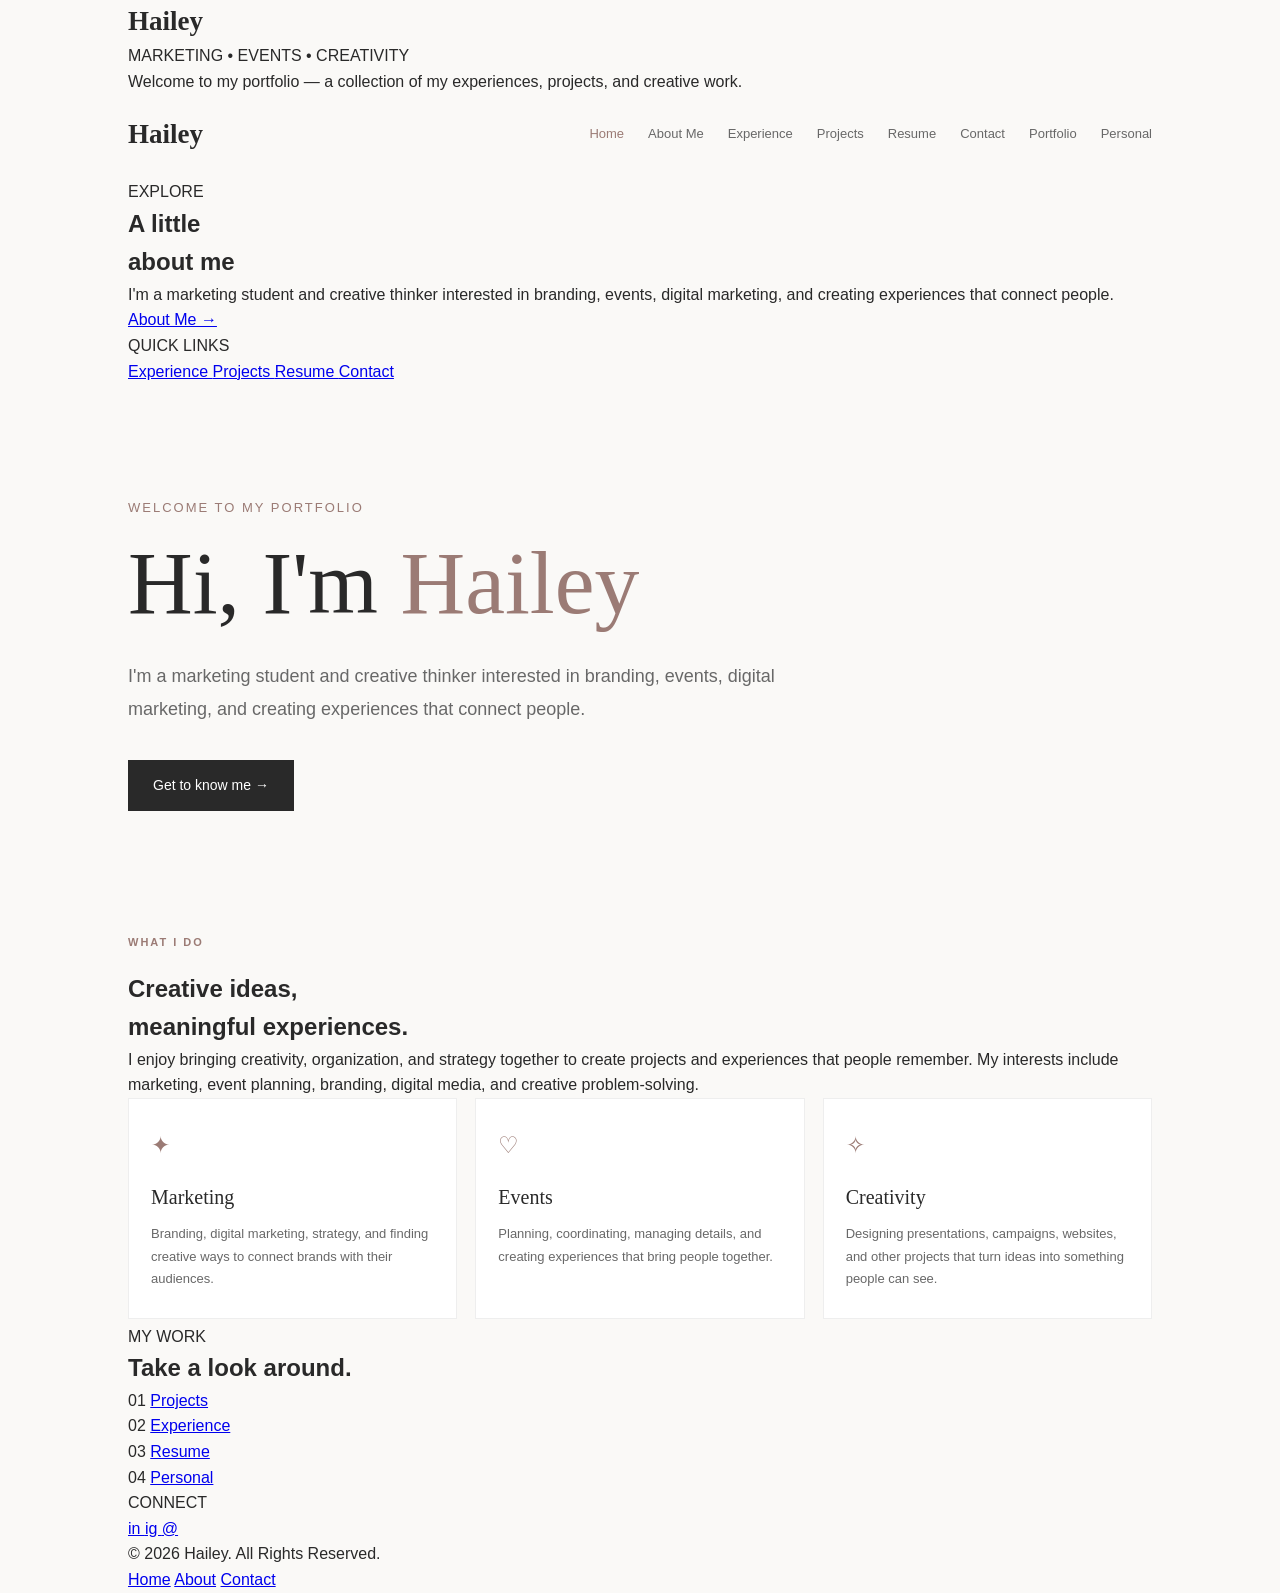
==== index.html @ 222f323c "Refactor HTML structure of portfolio page Refactored the HTML structure of the portfolio page, inclu" ====
<!DOCTYPE html>
<html lang="en">

<head>

    <meta charset="UTF-8">

    <meta
        name="viewport"
        content="width=device-width, initial-scale=1.0"
    >

    <title>Hailey | Portfolio</title>

    <link rel="stylesheet" href="style.css">

</head>


<body>


<div class="site-wrapper">


    <!-- =====================================================
         TOP HEADER
         PROFESSOR WIREFRAME: LOGO + INFORMATION + NAVIGATION
         ===================================================== -->

    <header class="top-header">


        <!-- LOGO -->

        <div class="logo-area">

            <a href="index.html" class="logo">
                Hailey
            </a>

        </div>


        <!-- RIGHT SIDE OF HEADER -->

        <div class="header-right">


            <!-- SITE INTRODUCTION -->

            <div class="site-introduction">

                <p class="intro-label">
                    MARKETING • EVENTS • CREATIVITY
                </p>

                <p class="intro-text">
                    Welcome to my portfolio — a collection of my
                    experiences, projects, and creative work.
                </p>

            </div>


            <!-- PRIMARY NAVIGATION -->

            <nav class="primary-navigation">

                <div id="navigation"></div>

            </nav>


        </div>

    </header>



    <!-- =====================================================
         MAIN THREE-COLUMN LAYOUT
         ===================================================== -->

    <div class="main-layout">


        <!-- =================================================
             LEFT COLUMN
             PROFESSOR WIREFRAME: PRIMARY / SECONDARY AREA
             ================================================= -->

        <aside class="left-column">


            <p class="column-label">
                EXPLORE
            </p>


            <h2>
                A little<br>
                about me
            </h2>


            <p class="column-text">
                I'm a marketing student and creative thinker
                interested in branding, events, digital
                marketing, and creating experiences that
                connect people.
            </p>


            <a href="about.html" class="side-link">
                About Me →
            </a>


            <div class="side-divider"></div>


            <p class="column-label">
                QUICK LINKS
            </p>


            <a href="experience.html" class="small-link">
                Experience
            </a>

            <a href="projects.html" class="small-link">
                Projects
            </a>

            <a href="resume.html" class="small-link">
                Resume
            </a>

            <a href="contact.html" class="small-link">
                Contact
            </a>


        </aside>



        <!-- =================================================
             CENTER COLUMN
             PROFESSOR WIREFRAME: HERO + MAIN CONTENT
             ================================================= -->

        <main class="center-column">


            <!-- HERO -->

            <section class="hero">


                <div class="hero-content">


                    <p class="eyebrow">
                        Welcome to my portfolio
                    </p>


                    <h1>
                        Hi, I'm
                        <span>Hailey</span>
                    </h1>


                    <p class="hero-text">
                        I'm a marketing student and creative thinker
                        interested in branding, events, digital
                        marketing, and creating experiences that
                        connect people.
                    </p>


                    <a
                        href="about.html"
                        class="hero-button"
                    >
                        Get to know me →
                    </a>


                </div>


            </section>



            <!-- MAIN CONTENT -->

            <section class="main-content">


                <p class="section-label">
                    WHAT I DO
                </p>


                <h2>
                    Creative ideas,<br>
                    meaningful experiences.
                </h2>


                <p class="main-description">
                    I enjoy bringing creativity, organization,
                    and strategy together to create projects and
                    experiences that people remember. My interests
                    include marketing, event planning, branding,
                    digital media, and creative problem-solving.
                </p>



                <!-- THREE CARDS -->

                <div class="cards">


                    <div class="card">

                        <div class="card-icon">
                            ✦
                        </div>

                        <h3>
                            Marketing
                        </h3>

                        <p>
                            Branding, digital marketing, strategy,
                            and finding creative ways to connect
                            brands with their audiences.
                        </p>

                    </div>



                    <div class="card">

                        <div class="card-icon">
                            ♡
                        </div>

                        <h3>
                            Events
                        </h3>

                        <p>
                            Planning, coordinating, managing
                            details, and creating experiences
                            that bring people together.
                        </p>

                    </div>



                    <div class="card">

                        <div class="card-icon">
                            ✧
                        </div>

                        <h3>
                            Creativity
                        </h3>

                        <p>
                            Designing presentations, campaigns,
                            websites, and other projects that
                            turn ideas into something people can see.
                        </p>

                    </div>


                </div>


            </section>


        </main>



        <!-- =================================================
             RIGHT COLUMN
             PROFESSOR WIREFRAME: STICKY CONTENT
             ================================================= -->

        <aside class="right-column">


            <div class="sticky-content">


                <p class="column-label">
                    MY WORK
                </p>


                <h2>
                    Take a look
                    around.
                </h2>


                <div class="right-item">

                    <span class="right-symbol">
                        01
                    </span>

                    <a href="projects.html">
                        Projects
                    </a>

                </div>


                <div class="right-item">

                    <span class="right-symbol">
                        02
                    </span>

                    <a href="experience.html">
                        Experience
                    </a>

                </div>


                <div class="right-item">

                    <span class="right-symbol">
                        03
                    </span>

                    <a href="resume.html">
                        Resume
                    </a>

                </div>


                <div class="right-item">

                    <span class="right-symbol">
                        04
                    </span>

                    <a href="personal.html">
                        Personal
                    </a>

                </div>



                <!-- SOCIAL LINKS -->

                <div class="social-section">

                    <p class="column-label">
                        CONNECT
                    </p>

                    <div class="social-links">

                        <a href="#" aria-label="LinkedIn">
                            in
                        </a>

                        <a href="#" aria-label="Instagram">
                            ig
                        </a>

                        <a
                            href="mailto:YOUR-EMAIL@example.com"
                            aria-label="Email"
                        >
                            @
                        </a>

                    </div>

                </div>


            </div>


        </aside>


    </div>



    <!-- =====================================================
         FOOTER
         ===================================================== -->

    <footer>

        <p>
            © 2026 Hailey. All Rights Reserved.
        </p>

        <div class="footer-links">

            <a href="index.html">Home</a>

            <a href="about.html">About</a>

            <a href="contact.html">Contact</a>

        </div>

    </footer>


</div>



<script src="nav.js"></script>


</body>

</html>
---- style.css ----
/* =========================================
   GENERAL
========================================= */

* {
    margin: 0;
    padding: 0;
    box-sizing: border-box;
}

html {
    scroll-behavior: smooth;
}

body {
    background: #faf9f7;
    color: #292929;
    font-family: Arial, Helvetica, sans-serif;
    line-height: 1.6;
}

.site-wrapper {
    width: 80vw;
    max-width: 1400px;
    margin: 0 auto;
}


/* =========================================
   NAVIGATION
========================================= */

.site-nav {
    position: sticky;
    top: 0;
    z-index: 1000;

    width: 100%;

    background: rgba(250, 249, 247, 0.95);
    backdrop-filter: blur(10px);

    border-bottom: 1px solid #eeeeee;
}

#navigation {
    min-height: 80px;

    display: flex;
    align-items: center;
    justify-content: space-between;

    gap: 30px;
}


/* HAILEY LOGO */

.logo {
    font-family: Georgia, "Times New Roman", serif;
    font-size: 27px;
    font-weight: 600;

    color: #292929;
    text-decoration: none;

    white-space: nowrap;
}


/* NAV LINKS */

.nav-links {
    display: flex;
    align-items: center;
    justify-content: flex-end;

    gap: 24px;
}

.nav-links a {
    font-size: 13px;
    font-weight: 400;

    color: #686868;

    text-decoration: none;

    white-space: nowrap;

    transition: color 0.2s ease;
}

.nav-links a:hover {
    color: #9b7b75;
}

.nav-links a.active {
    color: #9b7b75;
}


/* =========================================
   HERO
========================================= */

.hero {
    min-height: 550px;

    display: flex;
    flex-direction: column;
    justify-content: center;

    max-width: 850px;

    padding: 90px 0 100px;
}


/* SMALL INTRO TEXT */

.eyebrow {
    font-size: 13px;

    text-transform: uppercase;
    letter-spacing: 2px;

    color: #9b7b75;

    margin-bottom: 18px;
}


/* MAIN HEADING */

.hero h1 {
    font-family: Georgia, "Times New Roman", serif;

    font-size: clamp(55px, 7vw, 90px);

    font-weight: 500;

    line-height: 1.05;

    color: #292929;

    margin-bottom: 30px;
}

.hero h1 span {
    color: #9b7b75;
}


/* HERO PARAGRAPH */

.hero-text {
    max-width: 650px;

    font-size: 18px;

    line-height: 1.8;

    color: #686868;

    margin-bottom: 35px;
}


/* HERO BUTTON */

.hero-button {
    display: inline-block;

    width: fit-content;

    padding: 13px 24px;

    background: #292929;

    color: white;

    text-decoration: none;

    font-size: 14px;

    border: 1px solid #292929;

    transition: all 0.2s ease;
}

.hero-button:hover {
    background: #9b7b75;
    border-color: #9b7b75;
}


/* =========================================
   MAIN CONTENT
========================================= */

.content-layout {
    display: grid;

    grid-template-columns: 0.8fr 1.8fr 0.8fr;

    gap: 45px;

    padding: 75px 0 100px;

    border-top: 1px solid #eeeeee;
}


/* =========================================
   CONTENT COLUMNS
========================================= */

.content-column {
    min-width: 0;
}

.left-column,
.right-column {
    padding-top: 5px;
}


/* SECTION LABEL */

.section-label {
    font-size: 11px;

    letter-spacing: 2px;

    font-weight: 600;

    color: #9b7b75;

    margin-bottom: 18px;
}


/* COLUMN HEADINGS */

.content-column h2 {
    font-family: Georgia, "Times New Roman", serif;

    font-size: 27px;

    line-height: 1.25;

    font-weight: 500;

    color: #292929;

    margin-bottom: 18px;
}


/* COLUMN TEXT */

.content-column > p:not(.section-label) {
    color: #686868;

    font-size: 14px;

    line-height: 1.8;

    margin-bottom: 20px;
}


/* =========================================
   CARDS
========================================= */

.cards {
    display: grid;

    grid-template-columns: repeat(3, 1fr);

    gap: 18px;
}

.card {
    background: white;

    border: 1px solid #eeeeee;

    padding: 28px 22px;

    min-height: 220px;

    transition: transform 0.2s ease,
                box-shadow 0.2s ease;
}

.card:hover {
    transform: translateY(-4px);

    box-shadow: 0 10px 30px rgba(0, 0, 0, 0.05);
}


/* CARD SYMBOL */

.card-icon {
    font-size: 23px;

    color: #9b7b75;

    margin-bottom: 18px;
}


/* CARD HEADING */

.card h3 {
    font-family: Georgia, "Times New Roman", serif;

    font-size: 20px;

    font-weight: 500;

    color: #292929;

    margin-bottom: 10px;
}


/* CARD TEXT */

.card p {
    font-size: 13px;

    color: #686868;

    line-height: 1.7;
}


/* =========================================
   TEXT LINKS
========================================= */

.text-link {
    display: inline-block;

    color: #292929;

    font-size: 13px;

    font-weight: 600;

    text-decoration: none;

    border-bottom: 1px solid #9b7b75;

    padding-bottom: 3px;

    transition: color 0.2s ease;
}

.text-link:hover {
    color: #9b7b75;
}


/* =========================================
   FOOTER
========================================= */

.footer {
    border-top: 1px solid #eeeeee;

    padding: 35px 0;

    text-align: center;

    font-size: 12px;

    color: #686868;
}


/* =========================================
   MOBILE
========================================= */

@media (max-width: 1000px) {

    .site-wrapper {
        width: 88vw;
    }

    #navigation {
        flex-direction: column;

        justify-content: center;

        padding: 18px 0;

        gap: 14px;
    }

    .nav-links {
        flex-wrap: wrap;

        justify-content: center;

        gap: 12px 18px;
    }

    .content-layout {
        grid-template-columns: 1fr;

        gap: 55px;
    }

    .cards {
        grid-template-columns: repeat(3, 1fr);
    }
}


@media (max-width: 650px) {

    .site-wrapper {
        width: 90vw;
    }

    .hero {
        min-height: auto;

        padding: 75px 0 85px;
    }

    .hero h1 {
        font-size: 52px;
    }

    .hero-text {
        font-size: 16px;
    }

    .cards {
        grid-template-columns: 1fr;
    }

    .card {
        min-height: auto;
    }

    .content-layout {
        padding: 60px 0 75px;
    }
}
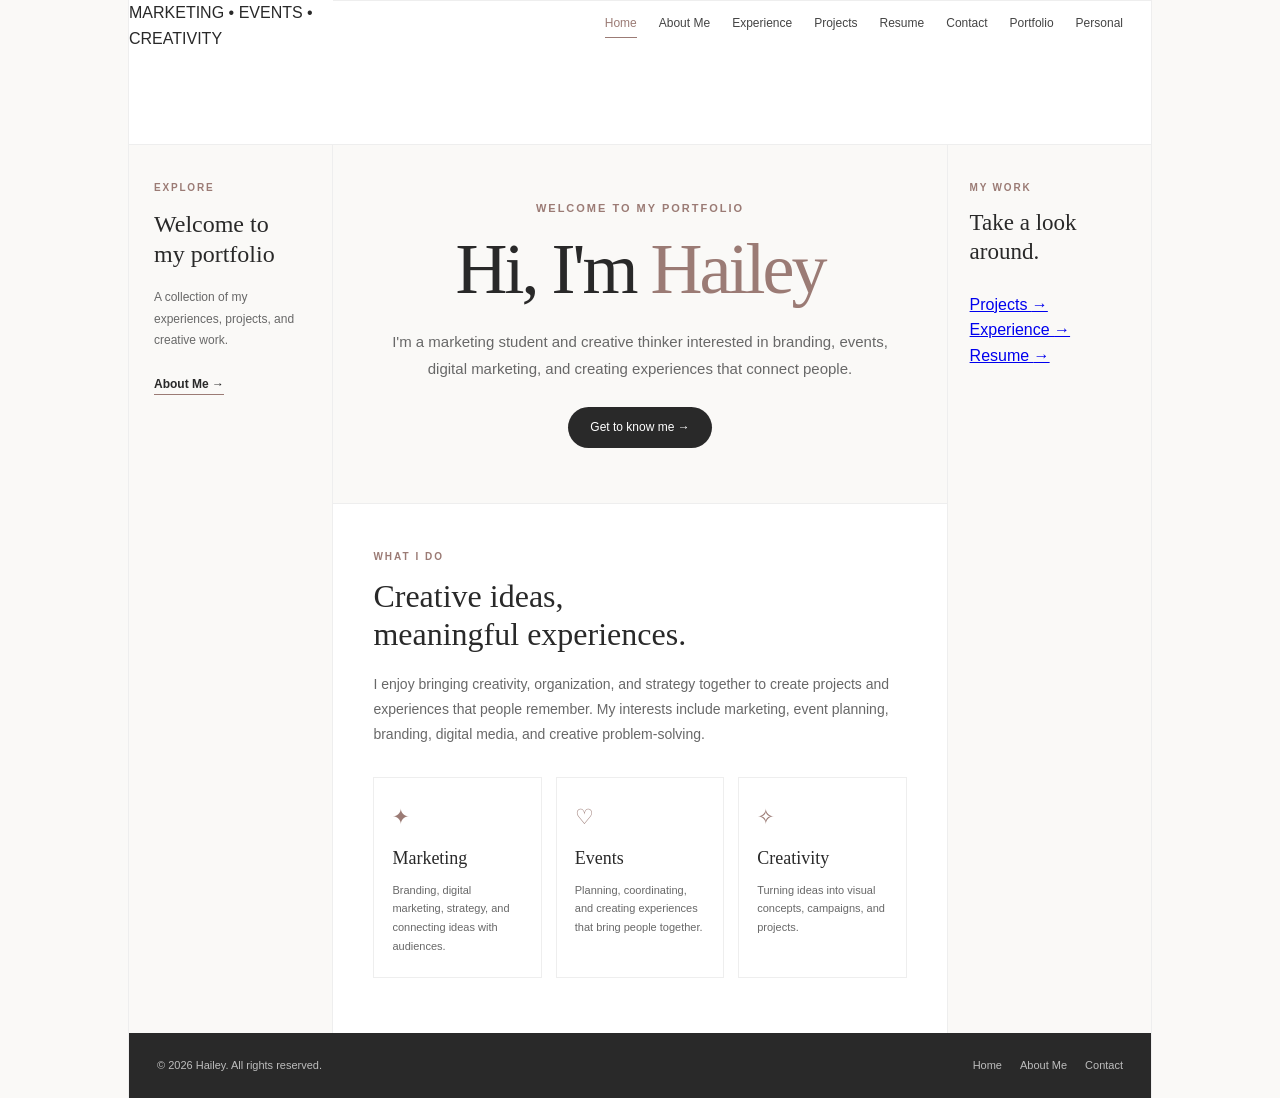
==== commit 31031c49: "Refactor index.html for improved structure and content Updated header and footer content, modified n" ====
--- a/index.html
+++ b/index.html
@@ -25,69 +25,54 @@
 
     <!-- =====================================================
          TOP HEADER
-         PROFESSOR WIREFRAME: LOGO + INFORMATION + NAVIGATION
          ===================================================== -->
 
     <header class="top-header">
 
 
-        <!-- LOGO -->
-
-        <div class="logo-area">
-
-            <a href="index.html" class="logo">
-                Hailey
-            </a>
+        <!-- MARKETING / EVENTS / CREATIVITY -->
+
+        <div class="top-information">
+
+            <div class="top-label">
+
+                <span>MARKETING</span>
+
+                <span class="dot">•</span>
+
+                <span>EVENTS</span>
+
+                <span class="dot">•</span>
+
+                <span>CREATIVITY</span>
+
+            </div>
 
         </div>
 
 
-        <!-- RIGHT SIDE OF HEADER -->
-
-        <div class="header-right">
-
-
-            <!-- SITE INTRODUCTION -->
-
-            <div class="site-introduction">
-
-                <p class="intro-label">
-                    MARKETING • EVENTS • CREATIVITY
-                </p>
-
-                <p class="intro-text">
-                    Welcome to my portfolio — a collection of my
-                    experiences, projects, and creative work.
-                </p>
-
-            </div>
-
-
-            <!-- PRIMARY NAVIGATION -->
-
-            <nav class="primary-navigation">
-
-                <div id="navigation"></div>
-
-            </nav>
-
-
-        </div>
+        <!-- NAVIGATION -->
+
+        <nav class="primary-navigation">
+
+            <div id="navigation"></div>
+
+        </nav>
+
 
     </header>
 
 
 
     <!-- =====================================================
-         MAIN THREE-COLUMN LAYOUT
+         MAIN THREE COLUMN LAYOUT
          ===================================================== -->
 
     <div class="main-layout">
 
 
         <!-- =================================================
-             LEFT COLUMN
-             PROFESSOR WIREFRAME: PRIMARY / SECONDARY AREA
+             LEFT COLUMN — EXPLORE
              ================================================= -->
 
         <aside class="left-column">
@@ -99,56 +84,31 @@
 
 
             <h2>
-                A little<br>
-                about me
+                Welcome to<br>
+                my portfolio
             </h2>
 
 
             <p class="column-text">
-                I'm a marketing student and creative thinker
-                interested in branding, events, digital
-                marketing, and creating experiences that
-                connect people.
+                A collection of my experiences, projects,
+                and creative work.
             </p>
 
 
-            <a href="about.html" class="side-link">
+            <a
+                href="about.html"
+                class="side-link"
+            >
                 About Me →
             </a>
 
 
-            <div class="side-divider"></div>
-
-
-            <p class="column-label">
-                QUICK LINKS
-            </p>
-
-
-            <a href="experience.html" class="small-link">
-                Experience
-            </a>
-
-            <a href="projects.html" class="small-link">
-                Projects
-            </a>
-
-            <a href="resume.html" class="small-link">
-                Resume
-            </a>
-
-            <a href="contact.html" class="small-link">
-                Contact
-            </a>
-
-
         </aside>
 
 
 
         <!-- =================================================
              CENTER COLUMN
-             PROFESSOR WIREFRAME: HERO + MAIN CONTENT
              ================================================= -->
 
         <main class="center-column">
@@ -168,8 +128,7 @@
 
 
                     <h1>
-                        Hi, I'm
-                        <span>Hailey</span>
+                        Hi, I'm <span>Hailey</span>
                     </h1>
 
 
@@ -239,8 +198,7 @@
 
                         <p>
                             Branding, digital marketing, strategy,
-                            and finding creative ways to connect
-                            brands with their audiences.
+                            and connecting ideas with audiences.
                         </p>
 
                     </div>
@@ -258,9 +216,8 @@
                         </h3>
 
                         <p>
-                            Planning, coordinating, managing
-                            details, and creating experiences
-                            that bring people together.
+                            Planning, coordinating, and creating
+                            experiences that bring people together.
                         </p>
 
                     </div>
@@ -278,9 +235,8 @@
                         </h3>
 
                         <p>
-                            Designing presentations, campaigns,
-                            websites, and other projects that
-                            turn ideas into something people can see.
+                            Turning ideas into visual concepts,
+                            campaigns, and projects.
                         </p>
 
                     </div>
@@ -298,7 +254,6 @@
 
         <!-- =================================================
              RIGHT COLUMN
-             PROFESSOR WIREFRAME: STICKY CONTENT
              ================================================= -->
 
         <aside class="right-column">
@@ -313,92 +268,42 @@
 
 
                 <h2>
-                    Take a look
+                    Take a look<br>
                     around.
                 </h2>
 
 
-                <div class="right-item">
-
-                    <span class="right-symbol">
-                        01
-                    </span>
-
-                    <a href="projects.html">
-                        Projects
-                    </a>
-
-                </div>
-
-
-                <div class="right-item">
-
-                    <span class="right-symbol">
-                        02
-                    </span>
-
-                    <a href="experience.html">
-                        Experience
-                    </a>
-
-                </div>
-
-
-                <div class="right-item">
-
-                    <span class="right-symbol">
-                        03
-                    </span>
-
-                    <a href="resume.html">
-                        Resume
-                    </a>
-
-                </div>
-
-
-                <div class="right-item">
-
-                    <span class="right-symbol">
-                        04
-                    </span>
-
-                    <a href="personal.html">
-                        Personal
-                    </a>
-
-                </div>
-
-
-
-                <!-- SOCIAL LINKS -->
-
-                <div class="social-section">
-
-                    <p class="column-label">
-                        CONNECT
-                    </p>
-
-                    <div class="social-links">
-
-                        <a href="#" aria-label="LinkedIn">
-                            in
-                        </a>
-
-                        <a href="#" aria-label="Instagram">
-                            ig
-                        </a>
-
-                        <a
-                            href="mailto:YOUR-EMAIL@example.com"
-                            aria-label="Email"
-                        >
-                            @
-                        </a>
-
-                    </div>
-
-                </div>
+                <a
+                    href="projects.html"
+                    class="right-link"
+                >
+                    Projects
+
+                    <span>→</span>
+
+                </a>
+
+
+                <a
+                    href="experience.html"
+                    class="right-link"
+                >
+                    Experience
+
+                    <span>→</span>
+
+                </a>
+
+
+                <a
+                    href="resume.html"
+                    class="right-link"
+                >
+                    Resume
+
+                    <span>→</span>
+
+                </a>
 
 
             </div>
@@ -418,16 +323,23 @@
     <footer>
 
         <p>
-            © 2026 Hailey. All Rights Reserved.
+            © 2026 Hailey. All rights reserved.
         </p>
 
+
         <div class="footer-links">
 
-            <a href="index.html">Home</a>
-
-            <a href="about.html">About</a>
-
-            <a href="contact.html">Contact</a>
+            <a href="index.html">
+                Home
+            </a>
+
+            <a href="about.html">
+                About Me
+            </a>
+
+            <a href="contact.html">
+                Contact
+            </a>
 
         </div>
 
--- a/style.css
+++ b/style.css
@@ -1,6 +1,12 @@
-/* =========================================
-   GENERAL
-========================================= */
+/* =========================================================
+   HAILEY PORTFOLIO
+   PROFESSOR WIREFRAME LAYOUT
+   ========================================================= */
+
+
+/* =========================================================
+   RESET
+   ========================================================= */
 
 * {
     margin: 0;
@@ -8,451 +14,1083 @@
     box-sizing: border-box;
 }
 
+
 html {
     scroll-behavior: smooth;
 }
 
+
 body {
     background: #faf9f7;
+
     color: #292929;
-    font-family: Arial, Helvetica, sans-serif;
+
+    font-family:
+        -apple-system,
+        BlinkMacSystemFont,
+        "Segoe UI",
+        Roboto,
+        Helvetica,
+        Arial,
+        sans-serif;
+
     line-height: 1.6;
 }
+
+
+/* =========================================================
+   10% BACKGROUND
+   80% WEBSITE
+   10% BACKGROUND
+   ========================================================= */
 
 .site-wrapper {
     width: 80vw;
-    max-width: 1400px;
+
+    min-height: 100vh;
+
     margin: 0 auto;
-}
-
-
-/* =========================================
-   NAVIGATION
-========================================= */
-
-.site-nav {
+
+    background: #ffffff;
+
+    border-left: 1px solid #eeeeee;
+    border-right: 1px solid #eeeeee;
+}
+
+
+/* =========================================================
+   TOP HEADER
+   ========================================================= */
+
+.top-header {
+
+    display: grid;
+
+    grid-template-columns: 20% 80%;
+
+    min-height: 145px;
+
+    border-bottom: 1px solid #eeeeee;
+
+}
+
+
+/* =========================================================
+   LOGO AREA
+   ========================================================= */
+
+.logo-area {
+
+    display: flex;
+
+    align-items: center;
+
+    padding: 30px;
+
+    background: #faf9f7;
+
+    border-right: 1px solid #eeeeee;
+}
+
+
+.logo {
+
+    font-family:
+        Georgia,
+        "Times New Roman",
+        serif;
+
+    font-size: 34px;
+
+    font-weight: 600;
+
+    color: #292929;
+
+    text-decoration: none;
+
+    letter-spacing: -1px;
+
+    transition: color 0.2s ease;
+}
+
+
+.logo:hover {
+    color: #9b7b75;
+}
+
+
+/* =========================================================
+   HEADER RIGHT
+   ========================================================= */
+
+.header-right {
+
+    display: flex;
+
+    flex-direction: column;
+
+}
+
+
+/* =========================================================
+   SITE INTRODUCTION
+   ========================================================= */
+
+.site-introduction {
+
+    flex: 1;
+
+    display: flex;
+
+    align-items: center;
+
+    gap: 25px;
+
+    padding: 18px 28px;
+
+    background: #ffffff;
+}
+
+
+.intro-label {
+
+    flex-shrink: 0;
+
+    color: #9b7b75;
+
+    font-size: 11px;
+
+    font-weight: 600;
+
+    letter-spacing: 1.8px;
+}
+
+
+.intro-text {
+
+    color: #686868;
+
+    font-size: 13px;
+
+    max-width: 500px;
+}
+
+
+/* =========================================================
+   PRIMARY NAVIGATION
+   ========================================================= */
+
+.primary-navigation {
+
+    border-top: 1px solid #eeeeee;
+
+    padding: 10px 28px;
+}
+
+
+#navigation {
+
+    display: flex;
+
+    justify-content: flex-end;
+
+    align-items: center;
+
+    flex-wrap: wrap;
+
+    gap: 22px;
+}
+
+
+.nav-links {
+
+    display: flex;
+
+    justify-content: flex-end;
+
+    align-items: center;
+
+    flex-wrap: wrap;
+
+    gap: 22px;
+}
+
+
+.nav-links a {
+
+    position: relative;
+
+    color: #444444;
+
+    text-decoration: none;
+
+    font-size: 12px;
+
+    font-weight: 500;
+
+    padding: 3px 0;
+
+    white-space: nowrap;
+
+    transition: color 0.2s ease;
+}
+
+
+.nav-links a:hover {
+
+    color: #9b7b75;
+
+}
+
+
+.nav-links a.active {
+
+    color: #9b7b75;
+
+}
+
+
+.nav-links a::after {
+
+    content: "";
+
+    position: absolute;
+
+    left: 0;
+
+    bottom: -2px;
+
+    width: 0;
+
+    height: 1px;
+
+    background: #9b7b75;
+
+    transition: width 0.2s ease;
+}
+
+
+.nav-links a:hover::after,
+.nav-links a.active::after {
+
+    width: 100%;
+
+}
+
+
+/* =========================================================
+   MAIN THREE-COLUMN LAYOUT
+   ========================================================= */
+
+.main-layout {
+
+    display: grid;
+
+    grid-template-columns:
+        20%
+        60%
+        20%;
+
+    min-height: 620px;
+
+}
+
+
+/* =========================================================
+   LEFT COLUMN
+   ========================================================= */
+
+.left-column {
+
+    padding: 35px 25px;
+
+    background: #faf9f7;
+
+    border-right: 1px solid #eeeeee;
+}
+
+
+.column-label {
+
+    color: #9b7b75;
+
+    font-size: 10px;
+
+    font-weight: 600;
+
+    letter-spacing: 1.8px;
+
+    margin-bottom: 13px;
+}
+
+
+.left-column h2 {
+
+    font-family:
+        Georgia,
+        "Times New Roman",
+        serif;
+
+    font-size: 24px;
+
+    line-height: 1.25;
+
+    font-weight: 500;
+
+    margin-bottom: 18px;
+}
+
+
+.column-text {
+
+    color: #686868;
+
+    font-size: 12px;
+
+    line-height: 1.8;
+
+    margin-bottom: 18px;
+}
+
+
+.side-link {
+
+    color: #292929;
+
+    font-size: 12px;
+
+    font-weight: 600;
+
+    text-decoration: none;
+
+    border-bottom: 1px solid #9b7b75;
+
+    padding-bottom: 3px;
+}
+
+
+.side-link:hover {
+
+    color: #9b7b75;
+
+}
+
+
+.side-divider {
+
+    width: 100%;
+
+    height: 1px;
+
+    background: #e5e3e0;
+
+    margin: 35px 0;
+}
+
+
+.small-link {
+
+    display: block;
+
+    color: #686868;
+
+    text-decoration: none;
+
+    font-size: 12px;
+
+    margin-bottom: 12px;
+
+    transition: color 0.2s ease;
+}
+
+
+.small-link:hover {
+
+    color: #9b7b75;
+
+}
+
+
+/* =========================================================
+   CENTER COLUMN
+   ========================================================= */
+
+.center-column {
+
+    min-width: 0;
+
+    background: #ffffff;
+
+}
+
+
+/* =========================================================
+   HERO
+   ========================================================= */
+
+.hero {
+
+    min-height: 350px;
+
+    display: flex;
+
+    align-items: center;
+
+    justify-content: center;
+
+    text-align: center;
+
+    padding: 55px 40px;
+
+    background: #faf9f7;
+
+    border-bottom: 1px solid #eeeeee;
+}
+
+
+.hero-content {
+
+    max-width: 650px;
+
+}
+
+
+.eyebrow {
+
+    color: #9b7b75;
+
+    font-size: 11px;
+
+    font-weight: 600;
+
+    letter-spacing: 2px;
+
+    text-transform: uppercase;
+
+    margin-bottom: 15px;
+}
+
+
+.hero h1 {
+
+    font-family:
+        Georgia,
+        "Times New Roman",
+        serif;
+
+    font-size: clamp(48px, 6vw, 72px);
+
+    font-weight: 500;
+
+    line-height: 1;
+
+    letter-spacing: -3px;
+
+    margin-bottom: 23px;
+}
+
+
+.hero h1 span {
+
+    color: #9b7b75;
+
+}
+
+
+.hero-text {
+
+    max-width: 570px;
+
+    margin: 0 auto 25px;
+
+    color: #686868;
+
+    font-size: 15px;
+
+    line-height: 1.8;
+}
+
+
+.hero-button {
+
+    display: inline-block;
+
+    padding: 11px 22px;
+
+    background: #292929;
+
+    color: #ffffff;
+
+    text-decoration: none;
+
+    font-size: 12px;
+
+    border-radius: 25px;
+
+    transition: all 0.2s ease;
+}
+
+
+.hero-button:hover {
+
+    background: #9b7b75;
+
+    transform: translateY(-2px);
+
+}
+
+
+/* =========================================================
+   MAIN CONTENT
+   ========================================================= */
+
+.main-content {
+
+    padding: 45px 40px 55px;
+}
+
+
+.section-label {
+
+    color: #9b7b75;
+
+    font-size: 10px;
+
+    font-weight: 600;
+
+    letter-spacing: 2px;
+
+    margin-bottom: 12px;
+}
+
+
+.main-content h2 {
+
+    font-family:
+        Georgia,
+        "Times New Roman",
+        serif;
+
+    font-size: 32px;
+
+    line-height: 1.2;
+
+    font-weight: 500;
+
+    margin-bottom: 18px;
+}
+
+
+.main-description {
+
+    color: #686868;
+
+    font-size: 14px;
+
+    line-height: 1.8;
+
+    max-width: 700px;
+
+    margin-bottom: 30px;
+}
+
+
+/* =========================================================
+   CARDS
+   ========================================================= */
+
+.cards {
+
+    display: grid;
+
+    grid-template-columns:
+        repeat(3, 1fr);
+
+    gap: 14px;
+}
+
+
+.card {
+
+    padding: 22px 18px;
+
+    background: #ffffff;
+
+    border: 1px solid #eeeeee;
+
+    transition:
+        transform 0.2s ease,
+        border-color 0.2s ease;
+}
+
+
+.card:hover {
+
+    transform: translateY(-3px);
+
+    border-color: #9b7b75;
+
+}
+
+
+.card-icon {
+
+    color: #9b7b75;
+
+    font-size: 21px;
+
+    margin-bottom: 10px;
+}
+
+
+.card h3 {
+
+    font-family:
+        Georgia,
+        "Times New Roman",
+        serif;
+
+    font-size: 18px;
+
+    font-weight: 500;
+
+    margin-bottom: 8px;
+}
+
+
+.card p {
+
+    color: #686868;
+
+    font-size: 11px;
+
+    line-height: 1.7;
+}
+
+
+/* =========================================================
+   RIGHT COLUMN
+   ========================================================= */
+
+.right-column {
+
+    padding: 35px 22px;
+
+    background: #faf9f7;
+
+    border-left: 1px solid #eeeeee;
+}
+
+
+/* =========================================================
+   STICKY CONTENT
+   ========================================================= */
+
+.sticky-content {
+
     position: sticky;
-    top: 0;
-    z-index: 1000;
-
-    width: 100%;
-
-    background: rgba(250, 249, 247, 0.95);
-    backdrop-filter: blur(10px);
-
-    border-bottom: 1px solid #eeeeee;
-}
-
-#navigation {
-    min-height: 80px;
+
+    top: 105px;
+}
+
+
+.right-column h2 {
+
+    font-family:
+        Georgia,
+        "Times New Roman",
+        serif;
+
+    font-size: 23px;
+
+    font-weight: 500;
+
+    line-height: 1.25;
+
+    margin-bottom: 25px;
+}
+
+
+.right-item {
 
     display: flex;
+
     align-items: center;
+
+    gap: 10px;
+
+    padding: 12px 0;
+
+    border-bottom: 1px solid #e7e5e2;
+}
+
+
+.right-symbol {
+
+    color: #9b7b75;
+
+    font-size: 9px;
+
+    font-weight: 600;
+}
+
+
+.right-item a {
+
+    color: #444444;
+
+    text-decoration: none;
+
+    font-size: 12px;
+
+    transition: color 0.2s ease;
+}
+
+
+.right-item a:hover {
+
+    color: #9b7b75;
+
+}
+
+
+/* =========================================================
+   SOCIAL
+   ========================================================= */
+
+.social-section {
+
+    margin-top: 35px;
+}
+
+
+.social-links {
+
+    display: flex;
+
+    gap: 7px;
+}
+
+
+.social-links a {
+
+    width: 29px;
+
+    height: 29px;
+
+    display: flex;
+
+    align-items: center;
+
+    justify-content: center;
+
+    border: 1px solid #9b7b75;
+
+    border-radius: 50%;
+
+    color: #9b7b75;
+
+    text-decoration: none;
+
+    font-size: 9px;
+
+    transition: all 0.2s ease;
+}
+
+
+.social-links a:hover {
+
+    background: #9b7b75;
+
+    color: #ffffff;
+
+}
+
+
+/* =========================================================
+   FOOTER
+   ========================================================= */
+
+footer {
+
+    min-height: 65px;
+
+    display: flex;
+
+    align-items: center;
+
     justify-content: space-between;
 
-    gap: 30px;
-}
-
-
-/* HAILEY LOGO */
-
-.logo {
-    font-family: Georgia, "Times New Roman", serif;
-    font-size: 27px;
-    font-weight: 600;
-
-    color: #292929;
+    padding: 18px 28px;
+
+    background: #292929;
+
+    color: #bdbdbd;
+
+    font-size: 11px;
+}
+
+
+.footer-links {
+
+    display: flex;
+
+    gap: 18px;
+}
+
+
+.footer-links a {
+
+    color: #bdbdbd;
+
     text-decoration: none;
 
-    white-space: nowrap;
-}
-
-
-/* NAV LINKS */
-
-.nav-links {
-    display: flex;
-    align-items: center;
-    justify-content: flex-end;
-
-    gap: 24px;
-}
-
-.nav-links a {
-    font-size: 13px;
-    font-weight: 400;
-
-    color: #686868;
-
-    text-decoration: none;
-
-    white-space: nowrap;
-
-    transition: color 0.2s ease;
-}
-
-.nav-links a:hover {
-    color: #9b7b75;
-}
-
-.nav-links a.active {
-    color: #9b7b75;
-}
-
-
-/* =========================================
-   HERO
-========================================= */
-
-.hero {
-    min-height: 550px;
-
-    display: flex;
-    flex-direction: column;
-    justify-content: center;
-
-    max-width: 850px;
-
-    padding: 90px 0 100px;
-}
-
-
-/* SMALL INTRO TEXT */
-
-.eyebrow {
-    font-size: 13px;
-
-    text-transform: uppercase;
-    letter-spacing: 2px;
-
-    color: #9b7b75;
-
-    margin-bottom: 18px;
-}
-
-
-/* MAIN HEADING */
-
-.hero h1 {
-    font-family: Georgia, "Times New Roman", serif;
-
-    font-size: clamp(55px, 7vw, 90px);
-
-    font-weight: 500;
-
-    line-height: 1.05;
-
-    color: #292929;
-
-    margin-bottom: 30px;
-}
-
-.hero h1 span {
-    color: #9b7b75;
-}
-
-
-/* HERO PARAGRAPH */
-
-.hero-text {
-    max-width: 650px;
-
-    font-size: 18px;
-
-    line-height: 1.8;
-
-    color: #686868;
-
-    margin-bottom: 35px;
-}
-
-
-/* HERO BUTTON */
-
-.hero-button {
-    display: inline-block;
-
-    width: fit-content;
-
-    padding: 13px 24px;
-
-    background: #292929;
-
-    color: white;
-
-    text-decoration: none;
-
-    font-size: 14px;
-
-    border: 1px solid #292929;
-
-    transition: all 0.2s ease;
-}
-
-.hero-button:hover {
-    background: #9b7b75;
-    border-color: #9b7b75;
-}
-
-
-/* =========================================
-   MAIN CONTENT
-========================================= */
-
-.content-layout {
-    display: grid;
-
-    grid-template-columns: 0.8fr 1.8fr 0.8fr;
-
-    gap: 45px;
-
-    padding: 75px 0 100px;
-
-    border-top: 1px solid #eeeeee;
-}
-
-
-/* =========================================
-   CONTENT COLUMNS
-========================================= */
-
-.content-column {
-    min-width: 0;
-}
-
-.left-column,
-.right-column {
-    padding-top: 5px;
-}
-
-
-/* SECTION LABEL */
-
-.section-label {
-    font-size: 11px;
-
-    letter-spacing: 2px;
-
-    font-weight: 600;
-
-    color: #9b7b75;
-
-    margin-bottom: 18px;
-}
-
-
-/* COLUMN HEADINGS */
-
-.content-column h2 {
-    font-family: Georgia, "Times New Roman", serif;
-
-    font-size: 27px;
-
-    line-height: 1.25;
-
-    font-weight: 500;
-
-    color: #292929;
-
-    margin-bottom: 18px;
-}
-
-
-/* COLUMN TEXT */
-
-.content-column > p:not(.section-label) {
-    color: #686868;
-
-    font-size: 14px;
-
-    line-height: 1.8;
-
-    margin-bottom: 20px;
-}
-
-
-/* =========================================
-   CARDS
-========================================= */
-
-.cards {
-    display: grid;
-
-    grid-template-columns: repeat(3, 1fr);
-
-    gap: 18px;
-}
-
-.card {
-    background: white;
-
-    border: 1px solid #eeeeee;
-
-    padding: 28px 22px;
-
-    min-height: 220px;
-
-    transition: transform 0.2s ease,
-                box-shadow 0.2s ease;
-}
-
-.card:hover {
-    transform: translateY(-4px);
-
-    box-shadow: 0 10px 30px rgba(0, 0, 0, 0.05);
-}
-
-
-/* CARD SYMBOL */
-
-.card-icon {
-    font-size: 23px;
-
-    color: #9b7b75;
-
-    margin-bottom: 18px;
-}
-
-
-/* CARD HEADING */
-
-.card h3 {
-    font-family: Georgia, "Times New Roman", serif;
-
-    font-size: 20px;
-
-    font-weight: 500;
-
-    color: #292929;
-
-    margin-bottom: 10px;
-}
-
-
-/* CARD TEXT */
-
-.card p {
-    font-size: 13px;
-
-    color: #686868;
-
-    line-height: 1.7;
-}
-
-
-/* =========================================
-   TEXT LINKS
-========================================= */
-
-.text-link {
-    display: inline-block;
-
-    color: #292929;
-
-    font-size: 13px;
-
-    font-weight: 600;
-
-    text-decoration: none;
-
-    border-bottom: 1px solid #9b7b75;
-
-    padding-bottom: 3px;
-
-    transition: color 0.2s ease;
-}
-
-.text-link:hover {
-    color: #9b7b75;
-}
-
-
-/* =========================================
-   FOOTER
-========================================= */
-
-.footer {
-    border-top: 1px solid #eeeeee;
-
-    padding: 35px 0;
-
-    text-align: center;
-
-    font-size: 12px;
-
-    color: #686868;
-}
-
-
-/* =========================================
+}
+
+
+.footer-links a:hover {
+
+    color: #ffffff;
+
+}
+
+
+/* =========================================================
+   TABLET
+   ========================================================= */
+
+@media (max-width: 1050px) {
+
+
+    .site-wrapper {
+
+        width: 90vw;
+
+    }
+
+
+    .top-header {
+
+        grid-template-columns: 22% 78%;
+
+    }
+
+
+    .main-layout {
+
+        grid-template-columns:
+            22%
+            56%
+            22%;
+
+    }
+
+
+    #navigation,
+    .nav-links {
+
+        gap: 14px;
+
+    }
+
+
+    .nav-links a {
+
+        font-size: 11px;
+
+    }
+
+
+    .cards {
+
+        grid-template-columns: 1fr;
+
+    }
+
+}
+
+
+/* =========================================================
    MOBILE
-========================================= */
-
-@media (max-width: 1000px) {
+   ========================================================= */
+
+@media (max-width: 750px) {
+
+
+    body {
+
+        background: #faf9f7;
+
+    }
+
 
     .site-wrapper {
-        width: 88vw;
-    }
-
-    #navigation {
+
+        width: 94vw;
+
+    }
+
+
+    .top-header {
+
+        display: block;
+
+    }
+
+
+    .logo-area {
+
+        padding: 20px 25px;
+
+        border-right: none;
+
+        border-bottom: 1px solid #eeeeee;
+
+    }
+
+
+    .site-introduction {
+
+        display: block;
+
+        padding: 18px 25px;
+
+    }
+
+
+    .intro-label {
+
+        display: block;
+
+        margin-bottom: 6px;
+
+    }
+
+
+    .primary-navigation {
+
+        padding: 12px 25px;
+
+    }
+
+
+    #navigation,
+    .nav-links {
+
+        justify-content: flex-start;
+
+        gap: 12px 18px;
+
+    }
+
+
+    .main-layout {
+
+        grid-template-columns: 1fr;
+
+    }
+
+
+    .left-column {
+
+        border-right: none;
+
+        border-bottom: 1px solid #eeeeee;
+
+    }
+
+
+    .center-column {
+
+        order: -1;
+
+    }
+
+
+    .right-column {
+
+        border-left: none;
+
+        border-top: 1px solid #eeeeee;
+
+    }
+
+
+    .sticky-content {
+
+        position: static;
+
+    }
+
+
+    .hero {
+
+        min-height: 430px;
+
+        padding: 50px 25px;
+
+    }
+
+
+    .hero h1 {
+
+        font-size: 55px;
+
+    }
+
+
+    .main-content {
+
+        padding: 40px 25px;
+
+    }
+
+
+    footer {
+
         flex-direction: column;
 
-        justify-content: center;
-
-        padding: 18px 0;
-
-        gap: 14px;
-    }
-
-    .nav-links {
-        flex-wrap: wrap;
-
-        justify-content: center;
-
-        gap: 12px 18px;
-    }
-
-    .content-layout {
+        gap: 12px;
+
+        text-align: center;
+
+    }
+
+}
+
+
+/* =========================================================
+   SMALL PHONE
+   ========================================================= */
+
+@media (max-width: 450px) {
+
+
+    .site-wrapper {
+
+        width: 100vw;
+
+    }
+
+
+    .hero h1 {
+
+        font-size: 48px;
+
+    }
+
+
+    .hero-text {
+
+        font-size: 14px;
+
+    }
+
+
+    .cards {
+
         grid-template-columns: 1fr;
 
-        gap: 55px;
-    }
-
-    .cards {
-        grid-template-columns: repeat(3, 1fr);
-    }
-}
-
-
-@media (max-width: 650px) {
-
-    .site-wrapper {
-        width: 90vw;
-    }
-
-    .hero {
-        min-height: auto;
-
-        padding: 75px 0 85px;
-    }
-
-    .hero h1 {
-        font-size: 52px;
-    }
-
-    .hero-text {
-        font-size: 16px;
-    }
-
-    .cards {
-        grid-template-columns: 1fr;
-    }
-
-    .card {
-        min-height: auto;
-    }
-
-    .content-layout {
-        padding: 60px 0 75px;
-    }
-}
+    }
+
+}
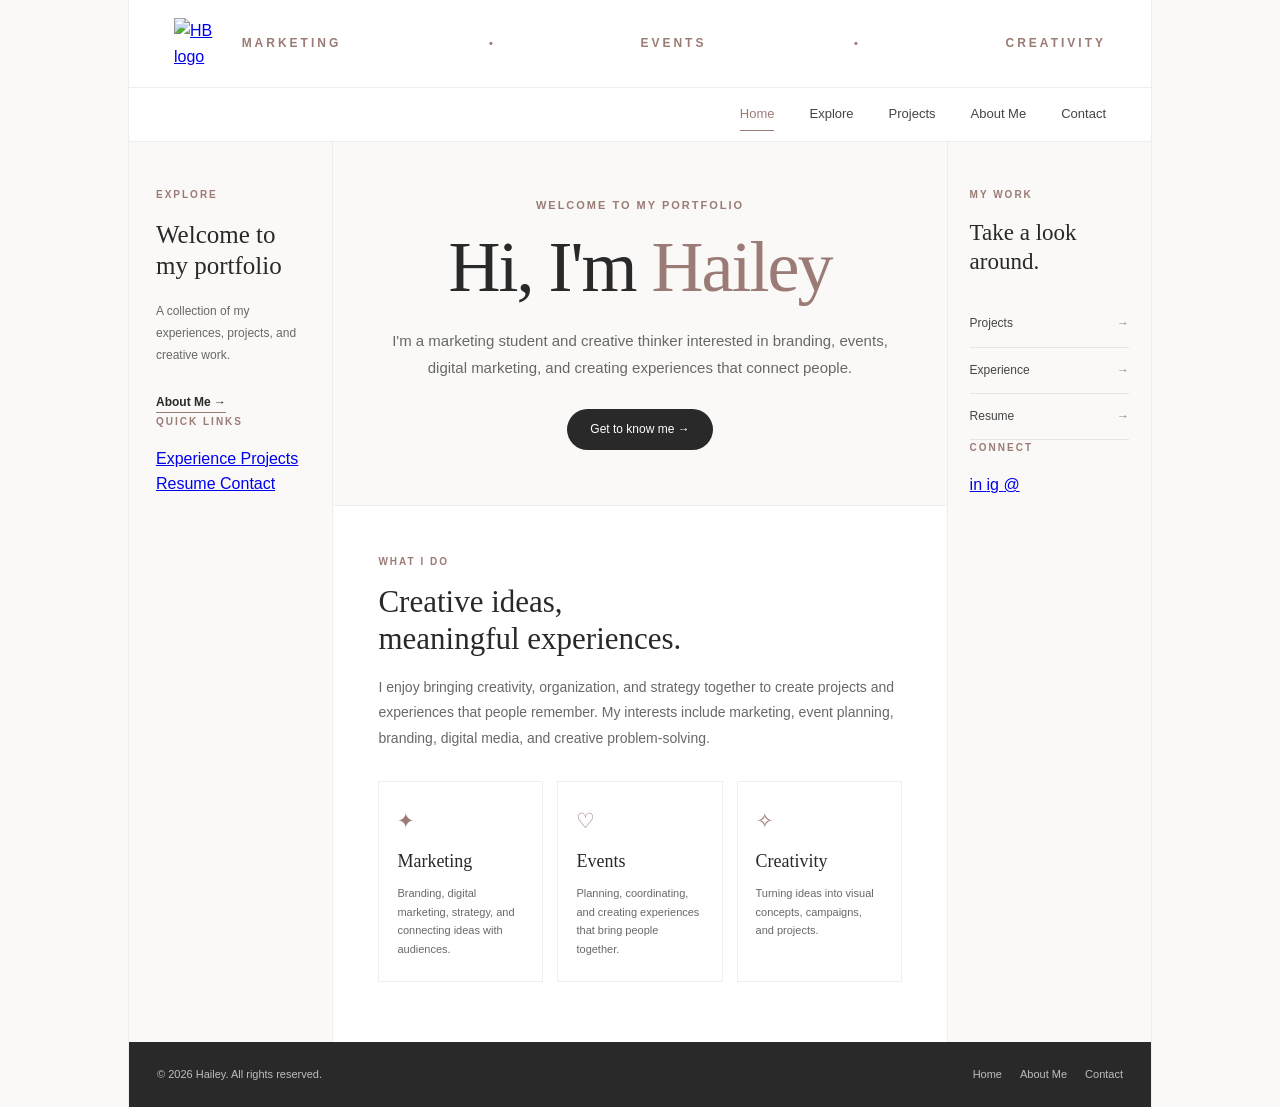
==== commit aa1dddd8: "Update header and footer sections in index.html" ====
--- a/index.html
+++ b/index.html
@@ -30,10 +30,24 @@
     <header class="top-header">
 
 
-        <!-- MARKETING / EVENTS / CREATIVITY -->
+        <!-- LOGO + TOP INFORMATION -->
 
         <div class="top-information">
 
+
+            <a
+                href="index.html"
+                class="header-logo"
+            >
+
+                <img
+                    src="hb-logo.png"
+                    alt="HB logo"
+                >
+
+            </a>
+
+
             <div class="top-label">
 
                 <span>MARKETING</span>
@@ -48,7 +62,9 @@
 
             </div>
 
+
         </div>
+
 
 
         <!-- NAVIGATION -->
@@ -100,6 +116,49 @@
                 class="side-link"
             >
                 About Me →
+            </a>
+
+
+
+            <!-- QUICK LINKS -->
+
+            <div class="side-divider"></div>
+
+
+            <p class="column-label">
+                QUICK LINKS
+            </p>
+
+
+            <a
+                href="experience.html"
+                class="small-link"
+            >
+                Experience
+            </a>
+
+
+            <a
+                href="projects.html"
+                class="small-link"
+            >
+                Projects
+            </a>
+
+
+            <a
+                href="resume.html"
+                class="small-link"
+            >
+                Resume
+            </a>
+
+
+            <a
+                href="contact.html"
+                class="small-link"
+            >
+                Contact
             </a>
 
 
@@ -277,6 +336,7 @@
                     href="projects.html"
                     class="right-link"
                 >
+
                     Projects
 
                     <span>→</span>
@@ -288,6 +348,7 @@
                     href="experience.html"
                     class="right-link"
                 >
+
                     Experience
 
                     <span>→</span>
@@ -299,11 +360,56 @@
                     href="resume.html"
                     class="right-link"
                 >
+
                     Resume
 
                     <span>→</span>
 
                 </a>
+
+
+
+                <!-- CONNECT -->
+
+                <div class="connect-section">
+
+
+                    <p class="column-label">
+                        CONNECT
+                    </p>
+
+
+                    <div class="social-links">
+
+
+                        <a
+                            href="#"
+                            aria-label="LinkedIn"
+                        >
+                            in
+                        </a>
+
+
+                        <a
+                            href="#"
+                            aria-label="Instagram"
+                        >
+                            ig
+                        </a>
+
+
+                        <a
+                            href="mailto:YOUR-EMAIL@example.com"
+                            aria-label="Email"
+                        >
+                            @
+                        </a>
+
+
+                    </div>
+
+
+                </div>
 
 
             </div>
@@ -322,6 +428,7 @@
 
     <footer>
 
+
         <p>
             © 2026 Hailey. All rights reserved.
         </p>
@@ -329,20 +436,25 @@
 
         <div class="footer-links">
 
+
             <a href="index.html">
                 Home
             </a>
 
+
             <a href="about.html">
                 About Me
             </a>
 
+
             <a href="contact.html">
                 Contact
             </a>
 
+
         </div>
 
+
     </footer>
 
 
--- a/style.css
+++ b/style.css
@@ -1,6 +1,6 @@
 /* =========================================================
    HAILEY PORTFOLIO
-   PROFESSOR WIREFRAME LAYOUT
+   CLEAN PROFESSOR WIREFRAME LAYOUT
    ========================================================= */
 
 
@@ -39,14 +39,16 @@
 
 
 /* =========================================================
-   10% BACKGROUND
-   80% WEBSITE
-   10% BACKGROUND
+   WEBSITE WIDTH
+   10% BACKGROUND | 80% WEBSITE | 10% BACKGROUND
    ========================================================= */
 
 .site-wrapper {
+
     width: 80vw;
 
+    max-width: 1400px;
+
     min-height: 100vh;
 
     margin: 0 auto;
@@ -54,6 +56,7 @@
     background: #ffffff;
 
     border-left: 1px solid #eeeeee;
+
     border-right: 1px solid #eeeeee;
 }
 
@@ -64,28 +67,178 @@
 
 .top-header {
 
+    background: #ffffff;
+
+    border-bottom: 1px solid #eeeeee;
+}
+
+
+/* =========================================================
+   TOP INFORMATION
+   ========================================================= */
+
+.top-information {
+
+    width: 100%;
+
+    min-height: 85px;
+
+    padding: 18px 45px;
+
+    display: flex;
+
+    align-items: center;
+}
+
+
+.top-label {
+
+    width: 100%;
+
+    display: flex;
+
+    align-items: center;
+
+    justify-content: space-between;
+
+    color: #9b7b75;
+
+    font-size: 12px;
+
+    font-weight: 600;
+
+    letter-spacing: 3px;
+}
+
+
+.top-label .dot {
+
+    font-size: 11px;
+
+    letter-spacing: 0;
+
+    color: #9b7b75;
+}
+
+
+/* =========================================================
+   NAVIGATION
+   ========================================================= */
+
+.primary-navigation {
+
+    border-top: 1px solid #eeeeee;
+
+    padding: 13px 45px;
+}
+
+
+#navigation {
+
+    width: 100%;
+
+    display: flex;
+
+    justify-content: flex-end;
+}
+
+
+.nav-links {
+
+    display: flex;
+
+    align-items: center;
+
+    justify-content: flex-end;
+
+    gap: 35px;
+}
+
+
+.nav-links a {
+
+    position: relative;
+
+    color: #444444;
+
+    text-decoration: none;
+
+    font-size: 13px;
+
+    font-weight: 500;
+
+    white-space: nowrap;
+
+    padding: 3px 0;
+
+    transition: color 0.2s ease;
+}
+
+
+.nav-links a:hover {
+
+    color: #9b7b75;
+}
+
+
+.nav-links a.active {
+
+    color: #9b7b75;
+}
+
+
+.nav-links a::after {
+
+    content: "";
+
+    position: absolute;
+
+    bottom: -3px;
+
+    left: 0;
+
+    width: 0;
+
+    height: 1px;
+
+    background: #9b7b75;
+
+    transition: width 0.2s ease;
+}
+
+
+.nav-links a:hover::after,
+
+.nav-links a.active::after {
+
+    width: 100%;
+}
+
+
+/* =========================================================
+   THREE COLUMN LAYOUT
+   ========================================================= */
+
+.main-layout {
+
     display: grid;
 
-    grid-template-columns: 20% 80%;
-
-    min-height: 145px;
-
-    border-bottom: 1px solid #eeeeee;
-
-}
-
-
-/* =========================================================
-   LOGO AREA
-   ========================================================= */
-
-.logo-area {
-
-    display: flex;
-
-    align-items: center;
-
-    padding: 30px;
+    grid-template-columns:
+        20%
+        60%
+        20%;
+
+    min-height: 620px;
+}
+
+
+/* =========================================================
+   LEFT COLUMN — EXPLORE
+   ========================================================= */
+
+.left-column {
+
+    padding: 45px 27px;
 
     background: #faf9f7;
 
@@ -93,68 +246,116 @@
 }
 
 
-.logo {
+.column-label {
+
+    color: #9b7b75;
+
+    font-size: 10px;
+
+    font-weight: 600;
+
+    letter-spacing: 2px;
+
+    margin-bottom: 16px;
+}
+
+
+.left-column h2 {
 
     font-family:
         Georgia,
         "Times New Roman",
         serif;
 
-    font-size: 34px;
+    font-size: 25px;
+
+    line-height: 1.25;
+
+    font-weight: 500;
+
+    margin-bottom: 20px;
+}
+
+
+.column-text {
+
+    color: #686868;
+
+    font-size: 12px;
+
+    line-height: 1.8;
+
+    margin-bottom: 22px;
+}
+
+
+.side-link {
+
+    color: #292929;
+
+    font-size: 12px;
 
     font-weight: 600;
 
-    color: #292929;
-
     text-decoration: none;
 
-    letter-spacing: -1px;
+    border-bottom: 1px solid #9b7b75;
+
+    padding-bottom: 3px;
 
     transition: color 0.2s ease;
 }
 
 
-.logo:hover {
-    color: #9b7b75;
-}
-
-
-/* =========================================================
-   HEADER RIGHT
-   ========================================================= */
-
-.header-right {
+.side-link:hover {
+
+    color: #9b7b75;
+}
+
+
+/* =========================================================
+   CENTER COLUMN
+   ========================================================= */
+
+.center-column {
+
+    min-width: 0;
+
+    background: #ffffff;
+}
+
+
+/* =========================================================
+   HERO
+   ========================================================= */
+
+.hero {
+
+    min-height: 355px;
 
     display: flex;
 
-    flex-direction: column;
-
-}
-
-
-/* =========================================================
-   SITE INTRODUCTION
-   ========================================================= */
-
-.site-introduction {
-
-    flex: 1;
-
-    display: flex;
-
     align-items: center;
 
-    gap: 25px;
-
-    padding: 18px 28px;
-
-    background: #ffffff;
-}
-
-
-.intro-label {
-
-    flex-shrink: 0;
+    justify-content: center;
+
+    text-align: center;
+
+    padding: 55px 45px;
+
+    background: #faf9f7;
+
+    border-bottom: 1px solid #eeeeee;
+}
+
+
+.hero-content {
+
+    max-width: 650px;
+}
+
+
+.eyebrow {
 
     color: #9b7b75;
 
@@ -162,696 +363,338 @@
 
     font-weight: 600;
 
-    letter-spacing: 1.8px;
-}
-
-
-.intro-text {
-
-    color: #686868;
-
-    font-size: 13px;
-
-    max-width: 500px;
-}
-
-
-/* =========================================================
-   PRIMARY NAVIGATION
-   ========================================================= */
-
-.primary-navigation {
-
-    border-top: 1px solid #eeeeee;
-
-    padding: 10px 28px;
-}
-
-
-#navigation {
-
-    display: flex;
-
-    justify-content: flex-end;
-
-    align-items: center;
-
-    flex-wrap: wrap;
-
-    gap: 22px;
-}
-
-
-.nav-links {
-
-    display: flex;
-
-    justify-content: flex-end;
-
-    align-items: center;
-
-    flex-wrap: wrap;
-
-    gap: 22px;
-}
-
-
-.nav-links a {
-
-    position: relative;
-
-    color: #444444;
-
-    text-decoration: none;
-
-    font-size: 12px;
-
-    font-weight: 500;
-
-    padding: 3px 0;
-
-    white-space: nowrap;
-
-    transition: color 0.2s ease;
-}
-
-
-.nav-links a:hover {
-
-    color: #9b7b75;
-
-}
-
-
-.nav-links a.active {
-
-    color: #9b7b75;
-
-}
-
-
-.nav-links a::after {
-
-    content: "";
-
-    position: absolute;
-
-    left: 0;
-
-    bottom: -2px;
-
-    width: 0;
-
-    height: 1px;
-
-    background: #9b7b75;
-
-    transition: width 0.2s ease;
-}
-
-
-.nav-links a:hover::after,
-.nav-links a.active::after {
-
-    width: 100%;
-
-}
-
-
-/* =========================================================
-   MAIN THREE-COLUMN LAYOUT
-   ========================================================= */
-
-.main-layout {
-
-    display: grid;
-
-    grid-template-columns:
-        20%
-        60%
-        20%;
-
-    min-height: 620px;
-
-}
-
-
-/* =========================================================
-   LEFT COLUMN
-   ========================================================= */
-
-.left-column {
-
-    padding: 35px 25px;
-
-    background: #faf9f7;
-
-    border-right: 1px solid #eeeeee;
-}
-
-
-.column-label {
-
-    color: #9b7b75;
-
-    font-size: 10px;
-
-    font-weight: 600;
-
-    letter-spacing: 1.8px;
-
-    margin-bottom: 13px;
-}
-
-
-.left-column h2 {
+    letter-spacing: 2px;
+
+    text-transform: uppercase;
+
+    margin-bottom: 16px;
+}
+
+
+.hero h1 {
 
     font-family:
         Georgia,
         "Times New Roman",
         serif;
 
-    font-size: 24px;
-
-    line-height: 1.25;
+    font-size: clamp(50px, 6vw, 72px);
 
     font-weight: 500;
 
-    margin-bottom: 18px;
-}
-
-
-.column-text {
+    line-height: 1;
+
+    letter-spacing: -2px;
+
+    margin-bottom: 24px;
+}
+
+
+.hero h1 span {
+
+    color: #9b7b75;
+}
+
+
+.hero-text {
+
+    max-width: 570px;
+
+    margin: 0 auto 28px;
 
     color: #686868;
 
+    font-size: 15px;
+
+    line-height: 1.8;
+}
+
+
+.hero-button {
+
+    display: inline-block;
+
+    padding: 11px 23px;
+
+    background: #292929;
+
+    color: #ffffff;
+
+    text-decoration: none;
+
     font-size: 12px;
 
-    line-height: 1.8;
-
-    margin-bottom: 18px;
-}
-
-
-.side-link {
-
-    color: #292929;
-
-    font-size: 12px;
+    border-radius: 25px;
+
+    transition:
+        background 0.2s ease,
+        transform 0.2s ease;
+}
+
+
+.hero-button:hover {
+
+    background: #9b7b75;
+
+    transform: translateY(-2px);
+}
+
+
+/* =========================================================
+   MAIN CONTENT
+   ========================================================= */
+
+.main-content {
+
+    padding: 48px 45px 60px;
+}
+
+
+.section-label {
+
+    color: #9b7b75;
+
+    font-size: 10px;
 
     font-weight: 600;
 
-    text-decoration: none;
-
-    border-bottom: 1px solid #9b7b75;
-
-    padding-bottom: 3px;
-}
-
-
-.side-link:hover {
-
-    color: #9b7b75;
-
-}
-
-
-.side-divider {
-
-    width: 100%;
-
-    height: 1px;
-
-    background: #e5e3e0;
-
-    margin: 35px 0;
-}
-
-
-.small-link {
-
-    display: block;
-
-    color: #686868;
-
-    text-decoration: none;
-
-    font-size: 12px;
-
-    margin-bottom: 12px;
-
-    transition: color 0.2s ease;
-}
-
-
-.small-link:hover {
-
-    color: #9b7b75;
-
-}
-
-
-/* =========================================================
-   CENTER COLUMN
-   ========================================================= */
-
-.center-column {
-
-    min-width: 0;
-
-    background: #ffffff;
-
-}
-
-
-/* =========================================================
-   HERO
-   ========================================================= */
-
-.hero {
-
-    min-height: 350px;
-
-    display: flex;
-
-    align-items: center;
-
-    justify-content: center;
-
-    text-align: center;
-
-    padding: 55px 40px;
-
-    background: #faf9f7;
-
-    border-bottom: 1px solid #eeeeee;
-}
-
-
-.hero-content {
-
-    max-width: 650px;
-
-}
-
-
-.eyebrow {
-
-    color: #9b7b75;
-
-    font-size: 11px;
-
-    font-weight: 600;
-
     letter-spacing: 2px;
 
-    text-transform: uppercase;
-
-    margin-bottom: 15px;
-}
-
-
-.hero h1 {
+    margin-bottom: 13px;
+}
+
+
+.main-content h2 {
 
     font-family:
         Georgia,
         "Times New Roman",
         serif;
 
-    font-size: clamp(48px, 6vw, 72px);
+    font-size: 31px;
+
+    line-height: 1.2;
 
     font-weight: 500;
 
-    line-height: 1;
-
-    letter-spacing: -3px;
-
-    margin-bottom: 23px;
-}
-
-
-.hero h1 span {
-
-    color: #9b7b75;
-
-}
-
-
-.hero-text {
-
-    max-width: 570px;
-
-    margin: 0 auto 25px;
+    margin-bottom: 18px;
+}
+
+
+.main-description {
 
     color: #686868;
 
-    font-size: 15px;
+    font-size: 14px;
 
     line-height: 1.8;
-}
-
-
-.hero-button {
-
-    display: inline-block;
-
-    padding: 11px 22px;
-
-    background: #292929;
-
-    color: #ffffff;
-
-    text-decoration: none;
-
-    font-size: 12px;
-
-    border-radius: 25px;
-
-    transition: all 0.2s ease;
-}
-
-
-.hero-button:hover {
-
-    background: #9b7b75;
-
-    transform: translateY(-2px);
-
-}
-
-
-/* =========================================================
-   MAIN CONTENT
-   ========================================================= */
-
-.main-content {
-
-    padding: 45px 40px 55px;
-}
-
-
-.section-label {
-
-    color: #9b7b75;
-
-    font-size: 10px;
-
-    font-weight: 600;
-
-    letter-spacing: 2px;
-
-    margin-bottom: 12px;
-}
-
-
-.main-content h2 {
+
+    max-width: 680px;
+
+    margin-bottom: 30px;
+}
+
+
+/* =========================================================
+   CARDS
+   ========================================================= */
+
+.cards {
+
+    display: grid;
+
+    grid-template-columns:
+        repeat(3, 1fr);
+
+    gap: 14px;
+}
+
+
+.card {
+
+    padding: 22px 18px;
+
+    background: #ffffff;
+
+    border: 1px solid #eeeeee;
+
+    transition:
+        transform 0.2s ease,
+        border-color 0.2s ease;
+}
+
+
+.card:hover {
+
+    transform: translateY(-3px);
+
+    border-color: #9b7b75;
+}
+
+
+.card-icon {
+
+    color: #9b7b75;
+
+    font-size: 21px;
+
+    margin-bottom: 10px;
+}
+
+
+.card h3 {
 
     font-family:
         Georgia,
         "Times New Roman",
         serif;
 
-    font-size: 32px;
-
-    line-height: 1.2;
+    font-size: 18px;
 
     font-weight: 500;
 
-    margin-bottom: 18px;
-}
-
-
-.main-description {
+    margin-bottom: 8px;
+}
+
+
+.card p {
 
     color: #686868;
 
-    font-size: 14px;
-
-    line-height: 1.8;
-
-    max-width: 700px;
-
-    margin-bottom: 30px;
-}
-
-
-/* =========================================================
-   CARDS
-   ========================================================= */
-
-.cards {
-
-    display: grid;
-
-    grid-template-columns:
-        repeat(3, 1fr);
-
-    gap: 14px;
-}
-
-
-.card {
-
-    padding: 22px 18px;
-
-    background: #ffffff;
-
-    border: 1px solid #eeeeee;
-
-    transition:
-        transform 0.2s ease,
-        border-color 0.2s ease;
-}
-
-
-.card:hover {
-
-    transform: translateY(-3px);
-
-    border-color: #9b7b75;
-
-}
-
-
-.card-icon {
-
-    color: #9b7b75;
-
-    font-size: 21px;
-
-    margin-bottom: 10px;
-}
-
-
-.card h3 {
+    font-size: 11px;
+
+    line-height: 1.7;
+}
+
+
+/* =========================================================
+   RIGHT COLUMN
+   ========================================================= */
+
+.right-column {
+
+    padding: 45px 22px;
+
+    background: #faf9f7;
+
+    border-left: 1px solid #eeeeee;
+}
+
+
+/* =========================================================
+   STICKY CONTENT
+   ========================================================= */
+
+.sticky-content {
+
+    position: sticky;
+
+    top: 105px;
+}
+
+
+.right-column h2 {
 
     font-family:
         Georgia,
         "Times New Roman",
         serif;
 
-    font-size: 18px;
+    font-size: 23px;
 
     font-weight: 500;
 
-    margin-bottom: 8px;
-}
-
-
-.card p {
-
-    color: #686868;
+    line-height: 1.25;
+
+    margin-bottom: 25px;
+}
+
+
+.right-link {
+
+    display: flex;
+
+    justify-content: space-between;
+
+    align-items: center;
+
+    padding: 13px 0;
+
+    border-bottom: 1px solid #e7e5e2;
+
+    color: #444444;
+
+    text-decoration: none;
+
+    font-size: 12px;
+
+    transition: color 0.2s ease;
+}
+
+
+.right-link span {
+
+    color: #9b7b75;
+
+    transition: transform 0.2s ease;
+}
+
+
+.right-link:hover {
+
+    color: #9b7b75;
+}
+
+
+.right-link:hover span {
+
+    transform: translateX(4px);
+}
+
+
+/* =========================================================
+   FOOTER
+   ========================================================= */
+
+footer {
+
+    min-height: 65px;
+
+    display: flex;
+
+    align-items: center;
+
+    justify-content: space-between;
+
+    padding: 18px 28px;
+
+    background: #292929;
+
+    color: #bdbdbd;
 
     font-size: 11px;
-
-    line-height: 1.7;
-}
-
-
-/* =========================================================
-   RIGHT COLUMN
-   ========================================================= */
-
-.right-column {
-
-    padding: 35px 22px;
-
-    background: #faf9f7;
-
-    border-left: 1px solid #eeeeee;
-}
-
-
-/* =========================================================
-   STICKY CONTENT
-   ========================================================= */
-
-.sticky-content {
-
-    position: sticky;
-
-    top: 105px;
-}
-
-
-.right-column h2 {
-
-    font-family:
-        Georgia,
-        "Times New Roman",
-        serif;
-
-    font-size: 23px;
-
-    font-weight: 500;
-
-    line-height: 1.25;
-
-    margin-bottom: 25px;
-}
-
-
-.right-item {
+}
+
+
+.footer-links {
 
     display: flex;
 
-    align-items: center;
-
-    gap: 10px;
-
-    padding: 12px 0;
-
-    border-bottom: 1px solid #e7e5e2;
-}
-
-
-.right-symbol {
-
-    color: #9b7b75;
-
-    font-size: 9px;
-
-    font-weight: 600;
-}
-
-
-.right-item a {
-
-    color: #444444;
+    gap: 18px;
+}
+
+
+.footer-links a {
+
+    color: #bdbdbd;
 
     text-decoration: none;
-
-    font-size: 12px;
-
-    transition: color 0.2s ease;
-}
-
-
-.right-item a:hover {
-
-    color: #9b7b75;
-
-}
-
-
-/* =========================================================
-   SOCIAL
-   ========================================================= */
-
-.social-section {
-
-    margin-top: 35px;
-}
-
-
-.social-links {
-
-    display: flex;
-
-    gap: 7px;
-}
-
-
-.social-links a {
-
-    width: 29px;
-
-    height: 29px;
-
-    display: flex;
-
-    align-items: center;
-
-    justify-content: center;
-
-    border: 1px solid #9b7b75;
-
-    border-radius: 50%;
-
-    color: #9b7b75;
-
-    text-decoration: none;
-
-    font-size: 9px;
-
-    transition: all 0.2s ease;
-}
-
-
-.social-links a:hover {
-
-    background: #9b7b75;
+}
+
+
+.footer-links a:hover {
 
     color: #ffffff;
-
-}
-
-
-/* =========================================================
-   FOOTER
-   ========================================================= */
-
-footer {
-
-    min-height: 65px;
-
-    display: flex;
-
-    align-items: center;
-
-    justify-content: space-between;
-
-    padding: 18px 28px;
-
-    background: #292929;
-
-    color: #bdbdbd;
-
-    font-size: 11px;
-}
-
-
-.footer-links {
-
-    display: flex;
-
-    gap: 18px;
-}
-
-
-.footer-links a {
-
-    color: #bdbdbd;
-
-    text-decoration: none;
-
-}
-
-
-.footer-links a:hover {
-
-    color: #ffffff;
-
 }
 
 
@@ -861,18 +704,9 @@
 
 @media (max-width: 1050px) {
 
-
     .site-wrapper {
 
         width: 90vw;
-
-    }
-
-
-    .top-header {
-
-        grid-template-columns: 22% 78%;
-
     }
 
 
@@ -882,29 +716,24 @@
             22%
             56%
             22%;
-
-    }
-
-
-    #navigation,
+    }
+
+
     .nav-links {
 
-        gap: 14px;
-
+        gap: 20px;
     }
 
 
     .nav-links a {
 
-        font-size: 11px;
-
+        font-size: 12px;
     }
 
 
     .cards {
 
         grid-template-columns: 1fr;
-
     }
 
 }
@@ -916,181 +745,157 @@
 
 @media (max-width: 750px) {
 
-
     body {
 
         background: #faf9f7;
-
     }
 
 
     .site-wrapper {
 
         width: 94vw;
-
-    }
-
-
-    .top-header {
-
-        display: block;
-
-    }
-
-
-    .logo-area {
-
-        padding: 20px 25px;
+    }
+
+
+    .top-information {
+
+        min-height: 75px;
+
+        padding: 18px 25px;
+    }
+
+
+    .top-label {
+
+        font-size: 10px;
+
+        letter-spacing: 2px;
+    }
+
+
+    .primary-navigation {
+
+        padding: 12px 25px;
+    }
+
+
+    #navigation {
+
+        justify-content: flex-start;
+    }
+
+
+    .nav-links {
+
+        justify-content: flex-start;
+
+        flex-wrap: wrap;
+
+        gap: 12px 18px;
+    }
+
+
+    .main-layout {
+
+        grid-template-columns: 1fr;
+    }
+
+
+    .left-column {
 
         border-right: none;
 
         border-bottom: 1px solid #eeeeee;
-
-    }
-
-
-    .site-introduction {
-
-        display: block;
-
-        padding: 18px 25px;
-
-    }
-
-
-    .intro-label {
-
-        display: block;
-
-        margin-bottom: 6px;
-
-    }
-
-
-    .primary-navigation {
-
-        padding: 12px 25px;
-
-    }
-
-
-    #navigation,
-    .nav-links {
-
-        justify-content: flex-start;
-
-        gap: 12px 18px;
-
-    }
-
-
-    .main-layout {
+    }
+
+
+    .center-column {
+
+        order: -1;
+    }
+
+
+    .right-column {
+
+        border-left: none;
+
+        border-top: 1px solid #eeeeee;
+    }
+
+
+    .sticky-content {
+
+        position: static;
+    }
+
+
+    .hero {
+
+        min-height: 430px;
+
+        padding: 50px 25px;
+    }
+
+
+    .hero h1 {
+
+        font-size: 55px;
+    }
+
+
+    .main-content {
+
+        padding: 40px 25px;
+    }
+
+
+    footer {
+
+        flex-direction: column;
+
+        gap: 12px;
+
+        text-align: center;
+    }
+
+}
+
+
+/* =========================================================
+   SMALL PHONE
+   ========================================================= */
+
+@media (max-width: 450px) {
+
+    .site-wrapper {
+
+        width: 100vw;
+    }
+
+
+    .top-label {
+
+        font-size: 8px;
+
+        letter-spacing: 1.5px;
+    }
+
+
+    .hero h1 {
+
+        font-size: 48px;
+    }
+
+
+    .hero-text {
+
+        font-size: 14px;
+    }
+
+
+    .cards {
 
         grid-template-columns: 1fr;
-
-    }
-
-
-    .left-column {
-
-        border-right: none;
-
-        border-bottom: 1px solid #eeeeee;
-
-    }
-
-
-    .center-column {
-
-        order: -1;
-
-    }
-
-
-    .right-column {
-
-        border-left: none;
-
-        border-top: 1px solid #eeeeee;
-
-    }
-
-
-    .sticky-content {
-
-        position: static;
-
-    }
-
-
-    .hero {
-
-        min-height: 430px;
-
-        padding: 50px 25px;
-
-    }
-
-
-    .hero h1 {
-
-        font-size: 55px;
-
-    }
-
-
-    .main-content {
-
-        padding: 40px 25px;
-
-    }
-
-
-    footer {
-
-        flex-direction: column;
-
-        gap: 12px;
-
-        text-align: center;
-
-    }
-
-}
-
-
-/* =========================================================
-   SMALL PHONE
-   ========================================================= */
-
-@media (max-width: 450px) {
-
-
-    .site-wrapper {
-
-        width: 100vw;
-
-    }
-
-
-    .hero h1 {
-
-        font-size: 48px;
-
-    }
-
-
-    .hero-text {
-
-        font-size: 14px;
-
-    }
-
-
-    .cards {
-
-        grid-template-columns: 1fr;
-
-    }
-
-}
+    }
+
+}
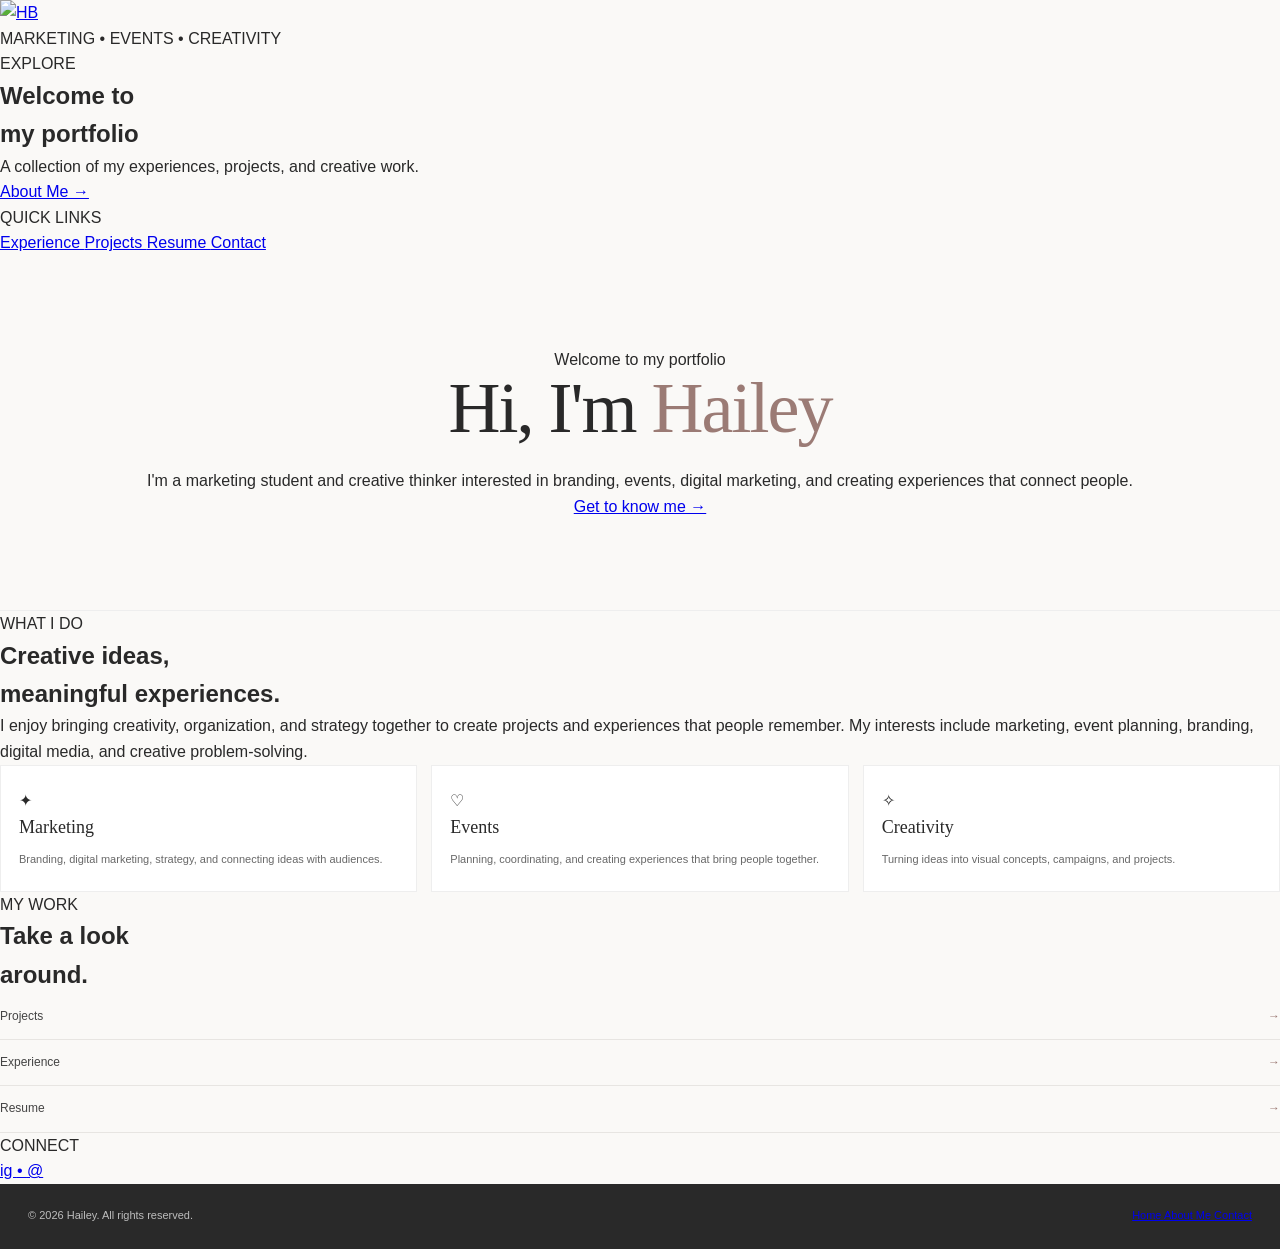
==== commit fe43e97b: "Refactor index.html for improved structure and clarity" ====
--- a/index.html
+++ b/index.html
@@ -2,235 +2,172 @@
 <html lang="en">
 
 <head>
-
     <meta charset="UTF-8">
 
-    <meta
-        name="viewport"
-        content="width=device-width, initial-scale=1.0"
-    >
-
-    <title>Hailey | Portfolio</title>
+    <meta name="viewport" content="width=device-width, initial-scale=1.0">
+
+    <title>Hailey</title>
 
     <link rel="stylesheet" href="style.css">
-
 </head>
 
 
 <body>
 
-
-<div class="site-wrapper">
-
-
-    <!-- =====================================================
-         TOP HEADER
-         ===================================================== -->
-
-    <header class="top-header">
-
-
-        <!-- LOGO + TOP INFORMATION -->
-
-        <div class="top-information">
-
-
-            <a
-                href="index.html"
-                class="header-logo"
-            >
-
-                <img
-                    src="hb-logo.png"
-                    alt="HB logo"
-                >
-
+<div class="site">
+
+
+    <!-- TOP HEADER -->
+
+    <header class="header">
+
+        <div class="brand-row">
+
+            <a href="index.html" class="logo">
+                <img src="hb-logo-transparent.png" alt="HB">
             </a>
 
-
-            <div class="top-label">
+            <div class="tagline">
 
                 <span>MARKETING</span>
 
-                <span class="dot">•</span>
+                <span class="separator">•</span>
 
                 <span>EVENTS</span>
 
-                <span class="dot">•</span>
+                <span class="separator">•</span>
 
                 <span>CREATIVITY</span>
 
             </div>
 
-
         </div>
 
 
-
         <!-- NAVIGATION -->
 
-        <nav class="primary-navigation">
-
-            <div id="navigation"></div>
+        <nav class="navigation">
+
+            <div id="nav"></div>
 
         </nav>
 
-
     </header>
 
 
 
-    <!-- =====================================================
-         MAIN THREE COLUMN LAYOUT
-         ===================================================== -->
-
-    <div class="main-layout">
-
-
-        <!-- =================================================
-             LEFT COLUMN — EXPLORE
-             ================================================= -->
-
-        <aside class="left-column">
-
-
-            <p class="column-label">
-                EXPLORE
-            </p>
-
-
-            <h2>
-                Welcome to<br>
-                my portfolio
-            </h2>
-
-
-            <p class="column-text">
-                A collection of my experiences, projects,
-                and creative work.
-            </p>
-
-
-            <a
-                href="about.html"
-                class="side-link"
-            >
-                About Me →
-            </a>
-
+    <!-- THREE COLUMN AREA -->
+
+    <div class="columns">
+
+
+        <!-- LEFT -->
+
+        <aside class="left-panel">
+
+            <div>
+
+                <div class="label">
+                    EXPLORE
+                </div>
+
+                <h2>
+                    Welcome to<br>
+                    my portfolio
+                </h2>
+
+                <p>
+                    A collection of my experiences,
+                    projects, and creative work.
+                </p>
+
+                <a href="about.html" class="arrow-link">
+                    About Me →
+                </a>
+
+            </div>
 
 
             <!-- QUICK LINKS -->
 
-            <div class="side-divider"></div>
-
-
-            <p class="column-label">
-                QUICK LINKS
-            </p>
-
-
-            <a
-                href="experience.html"
-                class="small-link"
-            >
-                Experience
-            </a>
-
-
-            <a
-                href="projects.html"
-                class="small-link"
-            >
-                Projects
-            </a>
-
-
-            <a
-                href="resume.html"
-                class="small-link"
-            >
-                Resume
-            </a>
-
-
-            <a
-                href="contact.html"
-                class="small-link"
-            >
-                Contact
-            </a>
-
+            <div class="quick-links">
+
+                <div class="label">
+                    QUICK LINKS
+                </div>
+
+                <a href="experience.html">
+                    Experience
+                </a>
+
+                <a href="projects.html">
+                    Projects
+                </a>
+
+                <a href="resume.html">
+                    Resume
+                </a>
+
+                <a href="contact.html">
+                    Contact
+                </a>
+
+            </div>
 
         </aside>
 
 
 
-        <!-- =================================================
-             CENTER COLUMN
-             ================================================= -->
-
-        <main class="center-column">
+        <!-- CENTER -->
+
+        <main class="center-panel">
 
 
             <!-- HERO -->
 
             <section class="hero">
 
-
-                <div class="hero-content">
-
-
-                    <p class="eyebrow">
+                <div class="hero-inner">
+
+                    <div class="small-heading">
                         Welcome to my portfolio
-                    </p>
-
+                    </div>
 
                     <h1>
                         Hi, I'm <span>Hailey</span>
                     </h1>
 
-
-                    <p class="hero-text">
+                    <p>
                         I'm a marketing student and creative thinker
                         interested in branding, events, digital
                         marketing, and creating experiences that
                         connect people.
                     </p>
 
-
-                    <a
-                        href="about.html"
-                        class="hero-button"
-                    >
+                    <a href="about.html" class="button">
                         Get to know me →
                     </a>
 
-
-                </div>
-
+                </div>
 
             </section>
 
 
 
-            <!-- MAIN CONTENT -->
-
-            <section class="main-content">
-
-
-                <p class="section-label">
+            <!-- CONTENT -->
+
+            <section class="content">
+
+                <div class="label">
                     WHAT I DO
-                </p>
-
+                </div>
 
                 <h2>
                     Creative ideas,<br>
                     meaningful experiences.
                 </h2>
 
-
-                <p class="main-description">
+                <p class="description">
                     I enjoy bringing creativity, organization,
                     and strategy together to create projects and
                     experiences that people remember. My interests
@@ -239,15 +176,12 @@
                 </p>
 
 
-
-                <!-- THREE CARDS -->
-
                 <div class="cards">
 
 
                     <div class="card">
 
-                        <div class="card-icon">
+                        <div class="icon">
                             ✦
                         </div>
 
@@ -256,17 +190,17 @@
                         </h3>
 
                         <p>
-                            Branding, digital marketing, strategy,
-                            and connecting ideas with audiences.
+                            Branding, digital marketing,
+                            strategy, and connecting ideas
+                            with audiences.
                         </p>
 
                     </div>
 
 
-
                     <div class="card">
 
-                        <div class="card-icon">
+                        <div class="icon">
                             ♡
                         </div>
 
@@ -282,10 +216,9 @@
                     </div>
 
 
-
                     <div class="card">
 
-                        <div class="card-icon">
+                        <div class="icon">
                             ✧
                         </div>
 
@@ -303,28 +236,22 @@
 
                 </div>
 
-
             </section>
 
-
         </main>
 
 
 
-        <!-- =================================================
-             RIGHT COLUMN
-             ================================================= -->
-
-        <aside class="right-column">
-
-
-            <div class="sticky-content">
-
-
-                <p class="column-label">
+        <!-- RIGHT -->
+
+        <aside class="right-panel">
+
+
+            <div>
+
+                <div class="label">
                     MY WORK
-                </p>
-
+                </div>
 
                 <h2>
                     Take a look<br>
@@ -332,85 +259,51 @@
                 </h2>
 
 
-                <a
-                    href="projects.html"
-                    class="right-link"
-                >
-
+                <a href="projects.html" class="right-link">
                     Projects
-
                     <span>→</span>
-
-                </a>
-
-
-                <a
-                    href="experience.html"
-                    class="right-link"
-                >
-
+                </a>
+
+
+                <a href="experience.html" class="right-link">
                     Experience
-
                     <span>→</span>
-
-                </a>
-
-
-                <a
-                    href="resume.html"
-                    class="right-link"
-                >
-
+                </a>
+
+
+                <a href="resume.html" class="right-link">
                     Resume
-
                     <span>→</span>
-
-                </a>
-
-
-
-                <!-- CONNECT -->
-
-                <div class="connect-section">
-
-
-                    <p class="column-label">
-                        CONNECT
-                    </p>
-
-
-                    <div class="social-links">
-
-
-                        <a
-                            href="#"
-                            aria-label="LinkedIn"
-                        >
-                            in
-                        </a>
-
-
-                        <a
-                            href="#"
-                            aria-label="Instagram"
-                        >
-                            ig
-                        </a>
-
-
-                        <a
-                            href="mailto:YOUR-EMAIL@example.com"
-                            aria-label="Email"
-                        >
-                            @
-                        </a>
-
-
-                    </div>
-
-
-                </div>
-
+                </a>
+
+            </div>
+
+
+
+            <!-- CONNECT -->
+
+            <div class="connect">
+
+                <div class="label">
+                    CONNECT
+                </div>
+
+
+                <div class="social">
+
+                    <a href="#" aria-label="Instagram">
+                        ig
+                    </a>
+
+                    <a href="#" aria-label="Social">
+                        •
+                    </a>
+
+                    <a href="mailto:YOUR-EMAIL@example.com" aria-label="Email">
+                        @
+                    </a>
+
+                </div>
 
             </div>
 
@@ -422,49 +315,38 @@
 
 
 
-    <!-- =====================================================
-         FOOTER
-         ===================================================== -->
+    <!-- FOOTER -->
 
     <footer>
 
-
-        <p>
+        <span>
             © 2026 Hailey. All rights reserved.
-        </p>
-
-
-        <div class="footer-links">
-
+        </span>
+
+        <div>
 
             <a href="index.html">
                 Home
             </a>
 
-
             <a href="about.html">
                 About Me
             </a>
 
-
             <a href="contact.html">
                 Contact
             </a>
 
-
         </div>
 
-
     </footer>
 
 
 </div>
 
 
-
 <script src="nav.js"></script>
 
-
 </body>
 
 </html>
--- a/style.css
+++ b/style.css
@@ -1,6 +1,6 @@
 /* =========================================================
    HAILEY PORTFOLIO
-   CLEAN PROFESSOR WIREFRAME LAYOUT
+   PROFESSOR WIREFRAME + HAILEY BRANDING
    ========================================================= */
 
 
@@ -21,6 +21,7 @@
 
 
 body {
+
     background: #faf9f7;
 
     color: #292929;
@@ -39,7 +40,7 @@
 
 
 /* =========================================================
-   WEBSITE WIDTH
+   WEBSITE
    10% BACKGROUND | 80% WEBSITE | 10% BACKGROUND
    ========================================================= */
 
@@ -74,14 +75,14 @@
 
 
 /* =========================================================
-   TOP INFORMATION
+   LOGO + MARKETING / EVENTS / CREATIVITY
    ========================================================= */
 
 .top-information {
 
     width: 100%;
 
-    min-height: 85px;
+    min-height: 100px;
 
     padding: 18px 45px;
 
@@ -91,15 +92,55 @@
 }
 
 
+/* =========================================================
+   HB LOGO
+   ========================================================= */
+
+.header-logo {
+
+    width: 76px;
+
+    height: 76px;
+
+    display: flex;
+
+    align-items: center;
+
+    justify-content: center;
+
+    flex-shrink: 0;
+
+    text-decoration: none;
+}
+
+
+.header-logo img {
+
+    width: 100%;
+
+    height: 100%;
+
+    object-fit: contain;
+
+    display: block;
+}
+
+
+/* =========================================================
+   TOP WORDS
+   ========================================================= */
+
 .top-label {
 
-    width: 100%;
+    flex: 1;
 
     display: flex;
 
     align-items: center;
 
-    justify-content: space-between;
+    justify-content: space-around;
+
+    margin-left: 48px;
 
     color: #9b7b75;
 
@@ -314,6 +355,44 @@
 
 
 /* =========================================================
+   QUICK LINKS
+   ========================================================= */
+
+.side-divider {
+
+    width: 100%;
+
+    height: 1px;
+
+    background: #e5e3e0;
+
+    margin: 38px 0 28px;
+}
+
+
+.small-link {
+
+    display: block;
+
+    color: #686868;
+
+    text-decoration: none;
+
+    font-size: 12px;
+
+    margin-bottom: 13px;
+
+    transition: color 0.2s ease;
+}
+
+
+.small-link:hover {
+
+    color: #9b7b75;
+}
+
+
+/* =========================================================
    CENTER COLUMN
    ========================================================= */
 
@@ -610,6 +689,10 @@
 }
 
 
+/* =========================================================
+   RIGHT LINKS
+   ========================================================= */
+
 .right-link {
 
     display: flex;
@@ -653,6 +736,60 @@
 
 
 /* =========================================================
+   CONNECT
+   ========================================================= */
+
+.connect-section {
+
+    margin-top: 38px;
+}
+
+
+.social-links {
+
+    display: flex;
+
+    gap: 8px;
+}
+
+
+.social-links a {
+
+    width: 31px;
+
+    height: 31px;
+
+    display: flex;
+
+    align-items: center;
+
+    justify-content: center;
+
+    border: 1px solid #9b7b75;
+
+    border-radius: 50%;
+
+    color: #9b7b75;
+
+    text-decoration: none;
+
+    font-size: 9px;
+
+    transition:
+        background 0.2s ease,
+        color 0.2s ease;
+}
+
+
+.social-links a:hover {
+
+    background: #9b7b75;
+
+    color: #ffffff;
+}
+
+
+/* =========================================================
    FOOTER
    ========================================================= */
 
@@ -703,6 +840,7 @@
    ========================================================= */
 
 @media (max-width: 1050px) {
+
 
     .site-wrapper {
 
@@ -736,6 +874,14 @@
         grid-template-columns: 1fr;
     }
 
+
+    .top-label {
+
+        margin-left: 35px;
+
+        letter-spacing: 2px;
+    }
+
 }
 
 
@@ -745,6 +891,7 @@
 
 @media (max-width: 750px) {
 
+
     body {
 
         background: #faf9f7;
@@ -759,17 +906,29 @@
 
     .top-information {
 
-        min-height: 75px;
-
-        padding: 18px 25px;
+        min-height: 90px;
+
+        padding: 15px 25px;
+    }
+
+
+    .header-logo {
+
+        width: 65px;
+
+        height: 65px;
     }
 
 
     .top-label {
 
-        font-size: 10px;
-
-        letter-spacing: 2px;
+        margin-left: 20px;
+
+        font-size: 8px;
+
+        letter-spacing: 1.5px;
+
+        gap: 8px;
     }
 
 
@@ -867,17 +1026,28 @@
 
 @media (max-width: 450px) {
 
+
     .site-wrapper {
 
         width: 100vw;
     }
 
 
+    .header-logo {
+
+        width: 58px;
+
+        height: 58px;
+    }
+
+
     .top-label {
 
-        font-size: 8px;
-
-        letter-spacing: 1.5px;
+        font-size: 7px;
+
+        letter-spacing: 1px;
+
+        margin-left: 12px;
     }
 
 
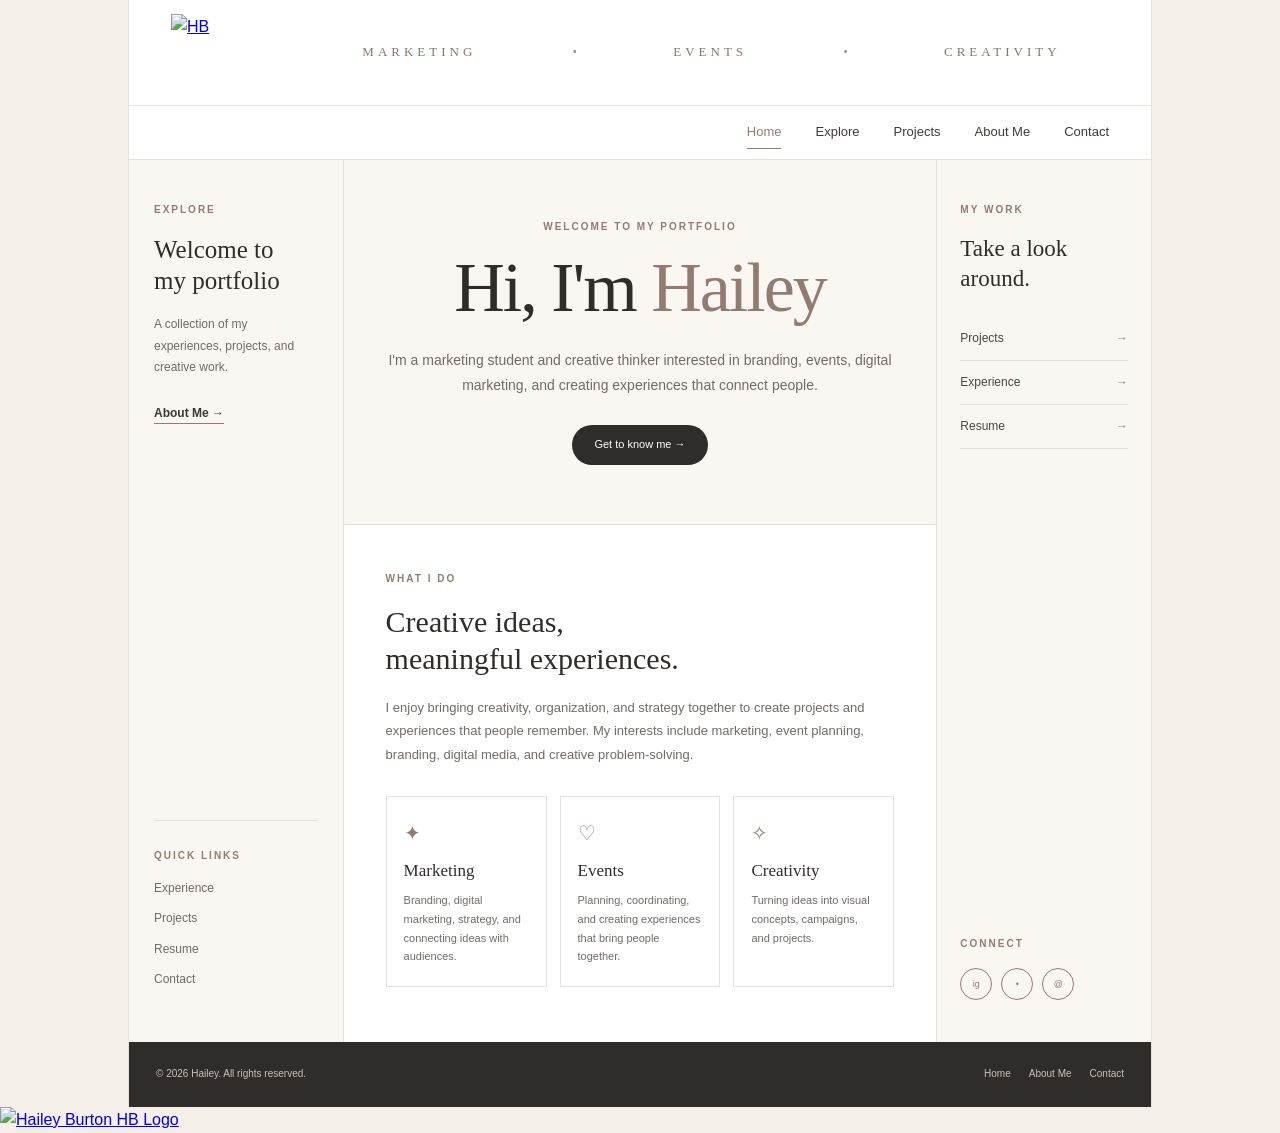
==== commit 9938712d: "Add logo link to index.html" ====
--- a/index.html
+++ b/index.html
@@ -350,3 +350,6 @@
 </body>
 
 </html>
+<a href="index.html" class="hb-logo">
+    <img src="hb-logo.png" alt="Hailey Burton HB Logo">
+</a>
--- a/style.css
+++ b/style.css
@@ -1,12 +1,9 @@
 /* =========================================================
    HAILEY PORTFOLIO
-   PROFESSOR WIREFRAME + HAILEY BRANDING
-   ========================================================= */
-
-
-/* =========================================================
-   RESET
-   ========================================================= */
+   ========================================================= */
+
+
+/* RESET */
 
 * {
     margin: 0;
@@ -22,17 +19,13 @@
 
 body {
 
-    background: #faf9f7;
-
-    color: #292929;
+    background: #f4efe9;
+
+    color: #302c2a;
 
     font-family:
-        -apple-system,
-        BlinkMacSystemFont,
-        "Segoe UI",
-        Roboto,
+        Arial,
         Helvetica,
-        Arial,
         sans-serif;
 
     line-height: 1.6;
@@ -40,498 +33,396 @@
 
 
 /* =========================================================
-   WEBSITE
-   10% BACKGROUND | 80% WEBSITE | 10% BACKGROUND
-   ========================================================= */
-
-.site-wrapper {
-
-    width: 80vw;
-
-    max-width: 1400px;
+   MAIN WEBSITE
+   10% BACKGROUND ON EACH SIDE
+   ========================================================= */
+
+.site {
+
+    width: 80%;
+
+    margin: 0 auto;
 
     min-height: 100vh;
 
-    margin: 0 auto;
-
     background: #ffffff;
 
-    border-left: 1px solid #eeeeee;
-
-    border-right: 1px solid #eeeeee;
-}
-
-
-/* =========================================================
-   TOP HEADER
-   ========================================================= */
-
-.top-header {
+    border-left: 1px solid #e8e2dc;
+
+    border-right: 1px solid #e8e2dc;
+}
+
+
+/* =========================================================
+   HEADER
+   ========================================================= */
+
+.header {
 
     background: #ffffff;
 
-    border-bottom: 1px solid #eeeeee;
-}
-
-
-/* =========================================================
-   LOGO + MARKETING / EVENTS / CREATIVITY
-   ========================================================= */
-
-.top-information {
+    border-bottom: 1px solid #e5dfd9;
+}
+
+
+/* =========================================================
+   LOGO + TAGLINE
+   ========================================================= */
+
+.brand-row {
+
+    height: 105px;
+
+    display: flex;
+
+    align-items: center;
+
+    padding: 12px 42px;
+}
+
+
+.logo {
+
+    width: 78px;
+
+    height: 78px;
+
+    display: flex;
+
+    align-items: center;
+
+    justify-content: center;
+
+    flex-shrink: 0;
+}
+
+
+.logo img {
 
     width: 100%;
 
-    min-height: 100px;
-
-    padding: 18px 45px;
+    height: 100%;
+
+    object-fit: contain;
+
+    display: block;
+}
+
+
+/* =========================================================
+   MARKETING • EVENTS • CREATIVITY
+   ========================================================= */
+
+.tagline {
+
+    flex: 1;
+
+    margin-left: 65px;
 
     display: flex;
 
     align-items: center;
-}
-
-
-/* =========================================================
-   HB LOGO
-   ========================================================= */
-
-.header-logo {
-
-    width: 76px;
-
-    height: 76px;
-
-    display: flex;
-
-    align-items: center;
-
-    justify-content: center;
-
-    flex-shrink: 0;
-
-    text-decoration: none;
-}
-
-
-.header-logo img {
-
-    width: 100%;
-
-    height: 100%;
-
-    object-fit: contain;
-
-    display: block;
-}
-
-
-/* =========================================================
-   TOP WORDS
-   ========================================================= */
-
-.top-label {
-
-    flex: 1;
-
-    display: flex;
-
-    align-items: center;
 
     justify-content: space-around;
 
-    margin-left: 48px;
-
-    color: #9b7b75;
-
-    font-size: 12px;
-
-    font-weight: 600;
-
-    letter-spacing: 3px;
-}
-
-
-.top-label .dot {
-
-    font-size: 11px;
-
-    letter-spacing: 0;
-
-    color: #9b7b75;
-}
-
-
-/* =========================================================
-   NAVIGATION
-   ========================================================= */
-
-.primary-navigation {
-
-    border-top: 1px solid #eeeeee;
-
-    padding: 13px 45px;
-}
-
-
-#navigation {
-
-    width: 100%;
-
-    display: flex;
-
-    justify-content: flex-end;
-}
-
-
-.nav-links {
-
-    display: flex;
-
-    align-items: center;
-
-    justify-content: flex-end;
-
-    gap: 35px;
-}
-
-
-.nav-links a {
-
-    position: relative;
-
-    color: #444444;
-
-    text-decoration: none;
-
-    font-size: 13px;
-
-    font-weight: 500;
-
-    white-space: nowrap;
-
-    padding: 3px 0;
-
-    transition: color 0.2s ease;
-}
-
-
-.nav-links a:hover {
-
-    color: #9b7b75;
-}
-
-
-.nav-links a.active {
-
-    color: #9b7b75;
-}
-
-
-.nav-links a::after {
-
-    content: "";
-
-    position: absolute;
-
-    bottom: -3px;
-
-    left: 0;
-
-    width: 0;
-
-    height: 1px;
-
-    background: #9b7b75;
-
-    transition: width 0.2s ease;
-}
-
-
-.nav-links a:hover::after,
-
-.nav-links a.active::after {
-
-    width: 100%;
-}
-
-
-/* =========================================================
-   THREE COLUMN LAYOUT
-   ========================================================= */
-
-.main-layout {
-
-    display: grid;
-
-    grid-template-columns:
-        20%
-        60%
-        20%;
-
-    min-height: 620px;
-}
-
-
-/* =========================================================
-   LEFT COLUMN — EXPLORE
-   ========================================================= */
-
-.left-column {
-
-    padding: 45px 27px;
-
-    background: #faf9f7;
-
-    border-right: 1px solid #eeeeee;
-}
-
-
-.column-label {
-
-    color: #9b7b75;
-
-    font-size: 10px;
-
-    font-weight: 600;
-
-    letter-spacing: 2px;
-
-    margin-bottom: 16px;
-}
-
-
-.left-column h2 {
+    color: #88766d;
 
     font-family:
         Georgia,
         "Times New Roman",
         serif;
 
-    font-size: 25px;
-
-    line-height: 1.25;
+    font-size: 13px;
 
     font-weight: 500;
 
-    margin-bottom: 20px;
-}
-
-
-.column-text {
-
-    color: #686868;
-
-    font-size: 12px;
-
-    line-height: 1.8;
-
-    margin-bottom: 22px;
-}
-
-
-.side-link {
-
-    color: #292929;
-
-    font-size: 12px;
+    letter-spacing: 4px;
+}
+
+
+.separator {
+
+    font-family: Arial, sans-serif;
+
+    font-size: 10px;
+
+    letter-spacing: 0;
+
+    color: #9b877e;
+}
+
+
+/* =========================================================
+   NAVIGATION
+   ========================================================= */
+
+.navigation {
+
+    border-top: 1px solid #e9e4df;
+
+    padding: 14px 42px;
+}
+
+
+#nav {
+
+    display: flex;
+
+    justify-content: flex-end;
+}
+
+
+.nav-links {
+
+    display: flex;
+
+    align-items: center;
+
+    gap: 34px;
+}
+
+
+.nav-links a {
+
+    position: relative;
+
+    color: #403b38;
+
+    text-decoration: none;
+
+    font-size: 13px;
+
+    font-weight: 500;
+
+    padding: 2px 0;
+}
+
+
+.nav-links a:hover {
+
+    color: #927c72;
+}
+
+
+.nav-links a.active {
+
+    color: #927c72;
+}
+
+
+.nav-links a::after {
+
+    content: "";
+
+    position: absolute;
+
+    left: 0;
+
+    bottom: -4px;
+
+    width: 0;
+
+    height: 1px;
+
+    background: #927c72;
+
+    transition: width 0.2s ease;
+}
+
+
+.nav-links a:hover::after,
+
+.nav-links a.active::after {
+
+    width: 100%;
+}
+
+
+/* =========================================================
+   THREE COLUMN LAYOUT
+   ========================================================= */
+
+.columns {
+
+    display: grid;
+
+    grid-template-columns:
+        21%
+        58%
+        21%;
+
+    min-height: 650px;
+}
+
+
+/* =========================================================
+   LEFT PANEL
+   ========================================================= */
+
+.left-panel {
+
+    background: #faf7f3;
+
+    border-right: 1px solid #e7e1dc;
+
+    padding: 42px 25px;
+
+    display: flex;
+
+    flex-direction: column;
+
+    justify-content: space-between;
+}
+
+
+.label {
+
+    color: #927c72;
+
+    font-size: 10px;
 
     font-weight: 600;
 
-    text-decoration: none;
-
-    border-bottom: 1px solid #9b7b75;
-
-    padding-bottom: 3px;
-
-    transition: color 0.2s ease;
-}
-
-
-.side-link:hover {
-
-    color: #9b7b75;
-}
-
-
-/* =========================================================
-   QUICK LINKS
-   ========================================================= */
-
-.side-divider {
-
-    width: 100%;
-
-    height: 1px;
-
-    background: #e5e3e0;
-
-    margin: 38px 0 28px;
-}
-
-
-.small-link {
-
-    display: block;
-
-    color: #686868;
-
-    text-decoration: none;
-
-    font-size: 12px;
-
-    margin-bottom: 13px;
-
-    transition: color 0.2s ease;
-}
-
-
-.small-link:hover {
-
-    color: #9b7b75;
-}
-
-
-/* =========================================================
-   CENTER COLUMN
-   ========================================================= */
-
-.center-column {
-
-    min-width: 0;
-
-    background: #ffffff;
-}
-
-
-/* =========================================================
-   HERO
-   ========================================================= */
-
-.hero {
-
-    min-height: 355px;
-
-    display: flex;
-
-    align-items: center;
-
-    justify-content: center;
-
-    text-align: center;
-
-    padding: 55px 45px;
-
-    background: #faf9f7;
-
-    border-bottom: 1px solid #eeeeee;
-}
-
-
-.hero-content {
-
-    max-width: 650px;
-}
-
-
-.eyebrow {
-
-    color: #9b7b75;
-
-    font-size: 11px;
-
-    font-weight: 600;
-
     letter-spacing: 2px;
 
-    text-transform: uppercase;
-
     margin-bottom: 16px;
 }
 
 
-.hero h1 {
+.left-panel h2 {
 
     font-family:
         Georgia,
         "Times New Roman",
         serif;
 
-    font-size: clamp(50px, 6vw, 72px);
-
-    font-weight: 500;
-
-    line-height: 1;
-
-    letter-spacing: -2px;
-
-    margin-bottom: 24px;
-}
-
-
-.hero h1 span {
-
-    color: #9b7b75;
-}
-
-
-.hero-text {
-
-    max-width: 570px;
-
-    margin: 0 auto 28px;
-
-    color: #686868;
-
-    font-size: 15px;
+    font-size: 25px;
+
+    font-weight: 400;
+
+    line-height: 1.25;
+
+    margin-bottom: 18px;
+}
+
+
+.left-panel p {
+
+    color: #716b67;
+
+    font-size: 12px;
 
     line-height: 1.8;
-}
-
-
-.hero-button {
-
-    display: inline-block;
-
-    padding: 11px 23px;
-
-    background: #292929;
-
-    color: #ffffff;
+
+    margin-bottom: 20px;
+}
+
+
+.arrow-link {
+
+    color: #3b3633;
+
+    font-size: 12px;
+
+    font-weight: 600;
 
     text-decoration: none;
 
+    border-bottom: 1px solid #927c72;
+
+    padding-bottom: 3px;
+}
+
+
+.arrow-link:hover {
+
+    color: #927c72;
+}
+
+
+/* =========================================================
+   QUICK LINKS
+   ========================================================= */
+
+.quick-links {
+
+    border-top: 1px solid #e4ded8;
+
+    padding-top: 27px;
+}
+
+
+.quick-links .label {
+
+    margin-bottom: 15px;
+}
+
+
+.quick-links a {
+
+    display: block;
+
+    color: #716b67;
+
     font-size: 12px;
 
-    border-radius: 25px;
-
-    transition:
-        background 0.2s ease,
-        transform 0.2s ease;
-}
-
-
-.hero-button:hover {
-
-    background: #9b7b75;
-
-    transform: translateY(-2px);
-}
-
-
-/* =========================================================
-   MAIN CONTENT
-   ========================================================= */
-
-.main-content {
-
-    padding: 48px 45px 60px;
-}
-
-
-.section-label {
-
-    color: #9b7b75;
+    text-decoration: none;
+
+    margin-bottom: 11px;
+}
+
+
+.quick-links a:hover {
+
+    color: #927c72;
+}
+
+
+/* =========================================================
+   CENTER PANEL
+   ========================================================= */
+
+.center-panel {
+
+    background: #ffffff;
+
+    min-width: 0;
+}
+
+
+/* =========================================================
+   HERO
+   ========================================================= */
+
+.hero {
+
+    min-height: 365px;
+
+    background: #faf7f3;
+
+    border-bottom: 1px solid #e7e1dc;
+
+    display: flex;
+
+    align-items: center;
+
+    justify-content: center;
+
+    text-align: center;
+
+    padding: 50px 40px;
+}
+
+
+.hero-inner {
+
+    max-width: 620px;
+}
+
+
+.small-heading {
+
+    color: #927c72;
 
     font-size: 10px;
 
@@ -539,159 +430,222 @@
 
     letter-spacing: 2px;
 
-    margin-bottom: 13px;
-}
-
-
-.main-content h2 {
+    margin-bottom: 18px;
+
+    text-transform: uppercase;
+}
+
+
+.hero h1 {
 
     font-family:
         Georgia,
         "Times New Roman",
         serif;
 
-    font-size: 31px;
-
-    line-height: 1.2;
-
-    font-weight: 500;
-
-    margin-bottom: 18px;
-}
-
-
-.main-description {
-
-    color: #686868;
+    font-size: clamp(48px, 6vw, 70px);
+
+    font-weight: 400;
+
+    line-height: 1;
+
+    letter-spacing: -2px;
+
+    margin-bottom: 25px;
+}
+
+
+.hero h1 span {
+
+    color: #927c72;
+}
+
+
+.hero p {
+
+    color: #716b67;
 
     font-size: 14px;
 
     line-height: 1.8;
 
-    max-width: 680px;
-
-    margin-bottom: 30px;
-}
-
-
-/* =========================================================
-   CARDS
-   ========================================================= */
-
-.cards {
-
-    display: grid;
-
-    grid-template-columns:
-        repeat(3, 1fr);
-
-    gap: 14px;
-}
-
-
-.card {
-
-    padding: 22px 18px;
-
-    background: #ffffff;
-
-    border: 1px solid #eeeeee;
-
-    transition:
-        transform 0.2s ease,
-        border-color 0.2s ease;
-}
-
-
-.card:hover {
-
-    transform: translateY(-3px);
-
-    border-color: #9b7b75;
-}
-
-
-.card-icon {
-
-    color: #9b7b75;
-
-    font-size: 21px;
-
-    margin-bottom: 10px;
-}
-
-
-.card h3 {
+    max-width: 560px;
+
+    margin: 0 auto 27px;
+}
+
+
+/* =========================================================
+   BUTTON
+   ========================================================= */
+
+.button {
+
+    display: inline-block;
+
+    background: #302c2a;
+
+    color: #ffffff;
+
+    text-decoration: none;
+
+    font-size: 11px;
+
+    padding: 11px 22px;
+
+    border-radius: 30px;
+}
+
+
+.button:hover {
+
+    background: #927c72;
+}
+
+
+/* =========================================================
+   CONTENT
+   ========================================================= */
+
+.content {
+
+    padding: 46px 42px 55px;
+}
+
+
+.content h2 {
 
     font-family:
         Georgia,
         "Times New Roman",
         serif;
 
-    font-size: 18px;
-
-    font-weight: 500;
+    font-size: 30px;
+
+    font-weight: 400;
+
+    line-height: 1.25;
+
+    margin-bottom: 18px;
+}
+
+
+.description {
+
+    color: #716b67;
+
+    font-size: 13px;
+
+    line-height: 1.8;
+
+    max-width: 650px;
+
+    margin-bottom: 30px;
+}
+
+
+/* =========================================================
+   CARDS
+   ========================================================= */
+
+.cards {
+
+    display: grid;
+
+    grid-template-columns:
+        repeat(3, 1fr);
+
+    gap: 13px;
+}
+
+
+.card {
+
+    border: 1px solid #e7e1dc;
+
+    padding: 20px 17px;
+
+    background: #ffffff;
+}
+
+
+.card:hover {
+
+    border-color: #927c72;
+}
+
+
+.icon {
+
+    color: #927c72;
+
+    font-size: 20px;
 
     margin-bottom: 8px;
 }
 
 
-.card p {
-
-    color: #686868;
-
-    font-size: 11px;
-
-    line-height: 1.7;
-}
-
-
-/* =========================================================
-   RIGHT COLUMN
-   ========================================================= */
-
-.right-column {
-
-    padding: 45px 22px;
-
-    background: #faf9f7;
-
-    border-left: 1px solid #eeeeee;
-}
-
-
-/* =========================================================
-   STICKY CONTENT
-   ========================================================= */
-
-.sticky-content {
-
-    position: sticky;
-
-    top: 105px;
-}
-
-
-.right-column h2 {
+.card h3 {
 
     font-family:
         Georgia,
         "Times New Roman",
         serif;
 
+    font-size: 17px;
+
+    font-weight: 400;
+
+    margin-bottom: 7px;
+}
+
+
+.card p {
+
+    color: #716b67;
+
+    font-size: 11px;
+
+    line-height: 1.7;
+}
+
+
+/* =========================================================
+   RIGHT PANEL
+   ========================================================= */
+
+.right-panel {
+
+    background: #faf7f3;
+
+    border-left: 1px solid #e7e1dc;
+
+    padding: 42px 23px;
+
+    display: flex;
+
+    flex-direction: column;
+
+    justify-content: space-between;
+}
+
+
+.right-panel h2 {
+
+    font-family:
+        Georgia,
+        "Times New Roman",
+        serif;
+
     font-size: 23px;
 
-    font-weight: 500;
-
-    line-height: 1.25;
-
-    margin-bottom: 25px;
-}
-
-
-/* =========================================================
-   RIGHT LINKS
-   ========================================================= */
+    font-weight: 400;
+
+    line-height: 1.3;
+
+    margin-bottom: 23px;
+}
+
 
 .right-link {
 
@@ -701,37 +655,27 @@
 
     align-items: center;
 
-    padding: 13px 0;
-
-    border-bottom: 1px solid #e7e5e2;
-
-    color: #444444;
+    color: #4a4542;
 
     text-decoration: none;
 
     font-size: 12px;
 
-    transition: color 0.2s ease;
+    padding: 12px 0;
+
+    border-bottom: 1px solid #e4ded8;
+}
+
+
+.right-link:hover {
+
+    color: #927c72;
 }
 
 
 .right-link span {
 
-    color: #9b7b75;
-
-    transition: transform 0.2s ease;
-}
-
-
-.right-link:hover {
-
-    color: #9b7b75;
-}
-
-
-.right-link:hover span {
-
-    transform: translateX(4px);
+    color: #927c72;
 }
 
 
@@ -739,25 +683,29 @@
    CONNECT
    ========================================================= */
 
-.connect-section {
-
-    margin-top: 38px;
-}
-
-
-.social-links {
-
-    display: flex;
-
-    gap: 8px;
-}
-
-
-.social-links a {
-
-    width: 31px;
-
-    height: 31px;
+.connect {
+
+    padding-top: 35px;
+}
+
+
+.social {
+
+    display: flex;
+
+    gap: 9px;
+}
+
+
+.social a {
+
+    width: 32px;
+
+    height: 32px;
+
+    border: 1px solid #927c72;
+
+    border-radius: 50%;
 
     display: flex;
 
@@ -765,25 +713,17 @@
 
     justify-content: center;
 
-    border: 1px solid #9b7b75;
-
-    border-radius: 50%;
-
-    color: #9b7b75;
-
     text-decoration: none;
 
+    color: #927c72;
+
     font-size: 9px;
-
-    transition:
-        background 0.2s ease,
-        color 0.2s ease;
-}
-
-
-.social-links a:hover {
-
-    background: #9b7b75;
+}
+
+
+.social a:hover {
+
+    background: #927c72;
 
     color: #ffffff;
 }
@@ -797,23 +737,23 @@
 
     min-height: 65px;
 
+    background: #302c2a;
+
+    color: #c9c1bb;
+
     display: flex;
 
     align-items: center;
 
     justify-content: space-between;
 
-    padding: 18px 28px;
-
-    background: #292929;
-
-    color: #bdbdbd;
-
-    font-size: 11px;
-}
-
-
-.footer-links {
+    padding: 18px 27px;
+
+    font-size: 10px;
+}
+
+
+footer div {
 
     display: flex;
 
@@ -821,15 +761,15 @@
 }
 
 
-.footer-links a {
-
-    color: #bdbdbd;
+footer a {
+
+    color: #c9c1bb;
 
     text-decoration: none;
 }
 
 
-.footer-links a:hover {
+footer a:hover {
 
     color: #ffffff;
 }
@@ -839,21 +779,29 @@
    TABLET
    ========================================================= */
 
-@media (max-width: 1050px) {
-
-
-    .site-wrapper {
-
-        width: 90vw;
-    }
-
-
-    .main-layout {
+@media (max-width: 1000px) {
+
+    .site {
+        width: 90%;
+    }
+
+
+    .columns {
 
         grid-template-columns:
-            22%
-            56%
-            22%;
+            23%
+            54%
+            23%;
+    }
+
+
+    .tagline {
+
+        margin-left: 35px;
+
+        letter-spacing: 2px;
+
+        font-size: 11px;
     }
 
 
@@ -863,25 +811,11 @@
     }
 
 
-    .nav-links a {
-
-        font-size: 12px;
-    }
-
-
     .cards {
 
         grid-template-columns: 1fr;
     }
 
-
-    .top-label {
-
-        margin-left: 35px;
-
-        letter-spacing: 2px;
-    }
-
 }
 
 
@@ -889,56 +823,46 @@
    MOBILE
    ========================================================= */
 
-@media (max-width: 750px) {
-
-
-    body {
-
-        background: #faf9f7;
-    }
-
-
-    .site-wrapper {
-
-        width: 94vw;
-    }
-
-
-    .top-information {
-
-        min-height: 90px;
-
-        padding: 15px 25px;
-    }
-
-
-    .header-logo {
-
-        width: 65px;
-
-        height: 65px;
-    }
-
-
-    .top-label {
+@media (max-width: 700px) {
+
+    .site {
+        width: 94%;
+    }
+
+
+    .brand-row {
+
+        height: 90px;
+
+        padding: 10px 20px;
+    }
+
+
+    .logo {
+
+        width: 60px;
+
+        height: 60px;
+    }
+
+
+    .tagline {
 
         margin-left: 20px;
 
         font-size: 8px;
 
         letter-spacing: 1.5px;
-
-        gap: 8px;
-    }
-
-
-    .primary-navigation {
-
-        padding: 12px 25px;
-    }
-
-
-    #navigation {
+    }
+
+
+    .navigation {
+
+        padding: 12px 20px;
+    }
+
+
+    #nav {
 
         justify-content: flex-start;
     }
@@ -946,126 +870,97 @@
 
     .nav-links {
 
+        flex-wrap: wrap;
+
         justify-content: flex-start;
 
-        flex-wrap: wrap;
-
-        gap: 12px 18px;
-    }
-
-
-    .main-layout {
+        gap: 10px 18px;
+    }
+
+
+    .columns {
 
         grid-template-columns: 1fr;
     }
 
 
-    .left-column {
+    .center-panel {
+
+        order: -1;
+    }
+
+
+    .left-panel {
 
         border-right: none;
 
-        border-bottom: 1px solid #eeeeee;
-    }
-
-
-    .center-column {
-
-        order: -1;
-    }
-
-
-    .right-column {
+        border-bottom: 1px solid #e7e1dc;
+
+        min-height: 400px;
+    }
+
+
+    .right-panel {
 
         border-left: none;
 
-        border-top: 1px solid #eeeeee;
-    }
-
-
-    .sticky-content {
-
-        position: static;
+        border-top: 1px solid #e7e1dc;
+
+        min-height: 350px;
     }
 
 
     .hero {
 
-        min-height: 430px;
-
-        padding: 50px 25px;
+        min-height: 420px;
+
+        padding: 40px 25px;
+    }
+
+
+    .content {
+
+        padding: 40px 25px;
+    }
+
+
+    footer {
+
+        flex-direction: column;
+
+        gap: 12px;
+
+        text-align: center;
+    }
+
+}
+
+
+/* =========================================================
+   VERY SMALL PHONES
+   ========================================================= */
+
+@media (max-width: 450px) {
+
+    .site {
+
+        width: 100%;
+    }
+
+
+    .tagline {
+
+        font-size: 7px;
+
+        letter-spacing: 1px;
+
+        margin-left: 12px;
     }
 
 
     .hero h1 {
 
-        font-size: 55px;
-    }
-
-
-    .main-content {
-
-        padding: 40px 25px;
-    }
-
-
-    footer {
-
-        flex-direction: column;
-
-        gap: 12px;
-
-        text-align: center;
-    }
-
-}
-
-
-/* =========================================================
-   SMALL PHONE
-   ========================================================= */
-
-@media (max-width: 450px) {
-
-
-    .site-wrapper {
-
-        width: 100vw;
-    }
-
-
-    .header-logo {
-
-        width: 58px;
-
-        height: 58px;
-    }
-
-
-    .top-label {
-
-        font-size: 7px;
-
-        letter-spacing: 1px;
-
-        margin-left: 12px;
-    }
-
-
-    .hero h1 {
-
-        font-size: 48px;
-    }
-
-
-    .hero-text {
-
-        font-size: 14px;
-    }
-
-
-    .cards {
-
-        grid-template-columns: 1fr;
-    }
-
-}
+        font-size: 47px;
+    }
+
+}
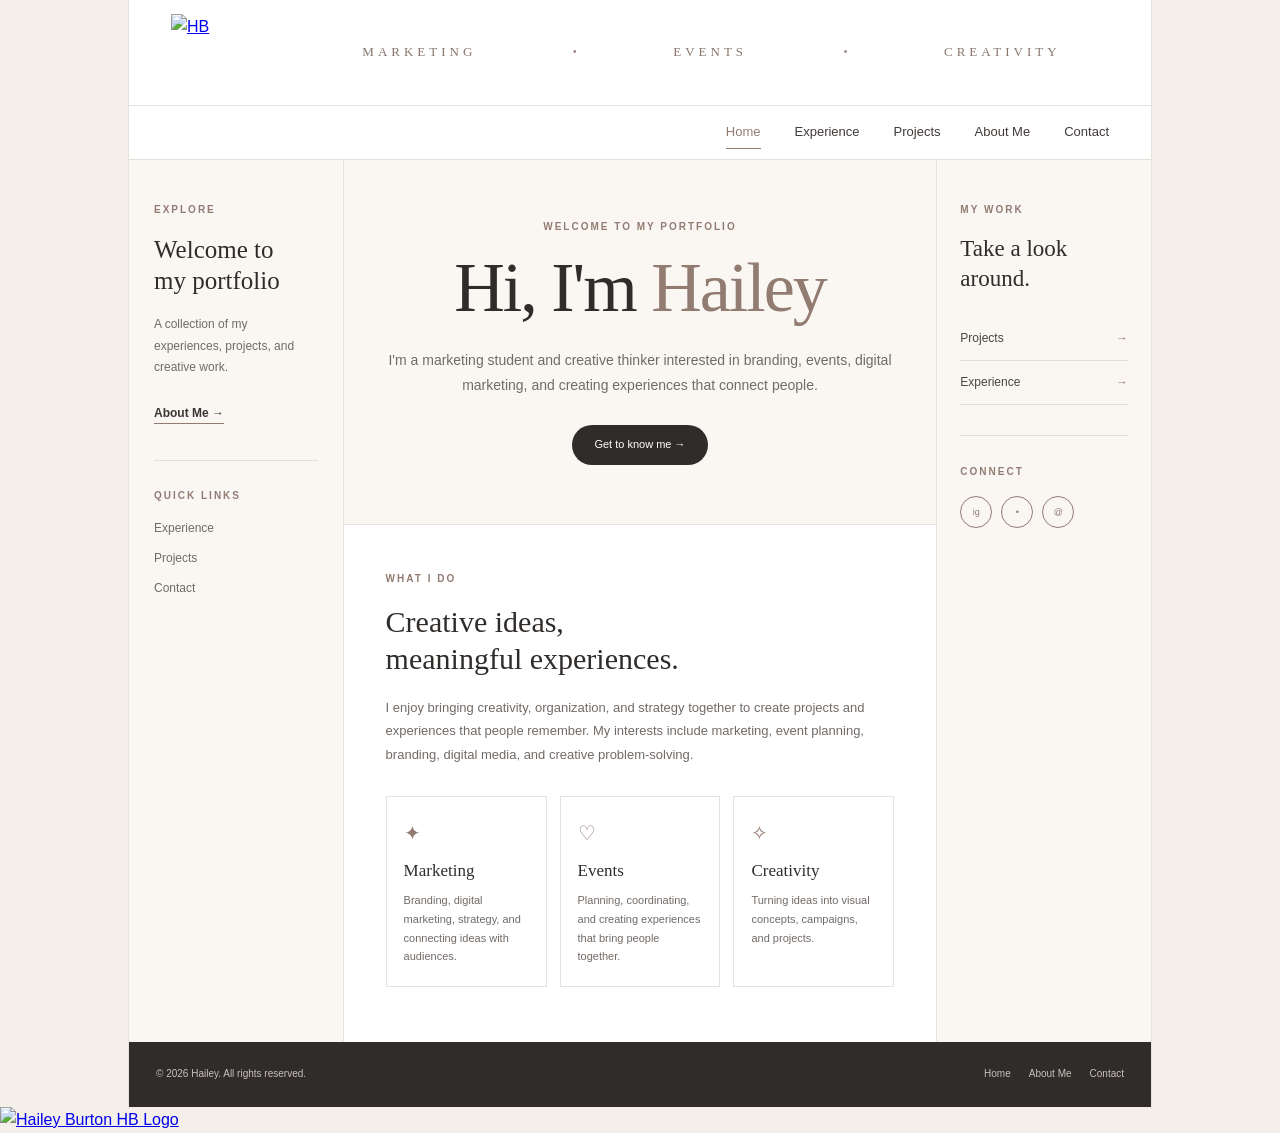
==== commit 4aaa142b: "Remove Resume link from index.html Removed links to the Resume page from the navigation." ====
--- a/index.html
+++ b/index.html
@@ -102,10 +102,6 @@
 
                 <a href="projects.html">
                     Projects
-                </a>
-
-                <a href="resume.html">
-                    Resume
                 </a>
 
                 <a href="contact.html">
@@ -271,10 +267,6 @@
                 </a>
 
 
-                <a href="resume.html" class="right-link">
-                    Resume
-                    <span>→</span>
-                </a>
 
             </div>
 
--- a/style.css
+++ b/style.css
@@ -267,11 +267,9 @@
 
     padding: 42px 25px;
 
-    display: flex;
-
-    flex-direction: column;
-
-    justify-content: space-between;
+    /* CHANGED:
+       No longer pushes Quick Links to bottom */
+    display: block;
 }
 
 
@@ -342,6 +340,7 @@
 
 /* =========================================================
    QUICK LINKS
+   NOW DIRECTLY UNDER EXPLORE
    ========================================================= */
 
 .quick-links {
@@ -349,6 +348,8 @@
     border-top: 1px solid #e4ded8;
 
     padding-top: 27px;
+
+    margin-top: 35px;
 }
 
 
@@ -622,11 +623,9 @@
 
     padding: 42px 23px;
 
-    display: flex;
-
-    flex-direction: column;
-
-    justify-content: space-between;
+    /* CHANGED:
+       No longer pushes Connect to bottom */
+    display: block;
 }
 
 
@@ -647,6 +646,10 @@
 }
 
 
+/* =========================================================
+   RIGHT LINKS
+   ========================================================= */
+
 .right-link {
 
     display: flex;
@@ -681,11 +684,16 @@
 
 /* =========================================================
    CONNECT
+   DIRECTLY UNDER MY WORK
    ========================================================= */
 
 .connect {
 
-    padding-top: 35px;
+    padding-top: 28px;
+
+    margin-top: 30px;
+
+    border-top: 1px solid #e4ded8;
 }
 
 
@@ -964,3 +972,298 @@
     }
 
 }
+/* =========================================================
+   ABOUT ME PAGE
+   ========================================================= */
+
+.about-hero {
+
+    min-height: 365px;
+
+    background: #faf7f3;
+
+    border-bottom: 1px solid #e7e1dc;
+
+    display: flex;
+
+    align-items: center;
+
+    justify-content: center;
+
+    text-align: center;
+
+    padding: 50px 40px;
+}
+
+
+.about-hero-inner {
+
+    max-width: 620px;
+}
+
+
+.about-hero .small-heading {
+
+    color: #927c72;
+
+    font-size: 10px;
+
+    font-weight: 600;
+
+    letter-spacing: 2px;
+
+    margin-bottom: 20px;
+
+    text-transform: uppercase;
+}
+
+
+.about-hero h1 {
+
+    font-family:
+        Georgia,
+        "Times New Roman",
+        serif;
+
+    font-size: clamp(48px, 6vw, 70px);
+
+    font-weight: 400;
+
+    line-height: 1;
+
+    letter-spacing: -2px;
+
+    margin-bottom: 24px;
+}
+
+
+.about-hero h1 span {
+
+    color: #927c72;
+}
+
+
+.about-hero p {
+
+    color: #716b67;
+
+    font-size: 14px;
+
+    line-height: 1.8;
+
+    max-width: 520px;
+
+    margin: auto;
+}
+
+
+/* =========================================================
+   ABOUT CONTENT
+   ========================================================= */
+
+.about-content {
+
+    padding: 46px 42px 55px;
+}
+
+
+.about-content h2 {
+
+    font-family:
+        Georgia,
+        "Times New Roman",
+        serif;
+
+    font-size: 30px;
+
+    font-weight: 400;
+
+    line-height: 1.25;
+
+    margin-bottom: 20px;
+}
+
+
+.about-content > p {
+
+    color: #716b67;
+
+    font-size: 13px;
+
+    line-height: 1.9;
+
+    max-width: 680px;
+
+    margin-bottom: 18px;
+}
+
+
+/* =========================================================
+   DIVIDERS
+   ========================================================= */
+
+.about-divider {
+
+    width: 100%;
+
+    height: 1px;
+
+    background: #e4ded8;
+
+    margin: 38px 0 30px;
+}
+
+
+/* =========================================================
+   ABOUT CARDS
+   ========================================================= */
+
+.about-grid {
+
+    display: grid;
+
+    grid-template-columns: 1fr 1fr;
+
+    gap: 14px;
+}
+
+
+.about-card {
+
+    border: 1px solid #e7e1dc;
+
+    padding: 22px 19px;
+
+    background: #ffffff;
+}
+
+
+.about-card:hover {
+
+    border-color: #927c72;
+}
+
+
+.about-number {
+
+    color: #927c72;
+
+    font-size: 9px;
+
+    font-weight: 600;
+
+    letter-spacing: 2px;
+
+    margin-bottom: 9px;
+}
+
+
+.about-card h3 {
+
+    font-family:
+        Georgia,
+        "Times New Roman",
+        serif;
+
+    font-size: 19px;
+
+    font-weight: 400;
+
+    margin-bottom: 8px;
+}
+
+
+.about-card p {
+
+    color: #716b67;
+
+    font-size: 11px;
+
+    line-height: 1.7;
+}
+
+
+/* =========================================================
+   ABOUT BOTTOM
+   ========================================================= */
+
+.about-bottom {
+
+    display: flex;
+
+    align-items: center;
+
+    justify-content: space-between;
+
+    gap: 25px;
+}
+
+
+.about-bottom h2 {
+
+    margin-bottom: 0;
+
+    font-size: 27px;
+}
+
+
+.about-button {
+
+    display: inline-block;
+
+    background: #302c2a;
+
+    color: #ffffff;
+
+    text-decoration: none;
+
+    font-size: 11px;
+
+    padding: 11px 20px;
+
+    border-radius: 30px;
+
+    white-space: nowrap;
+}
+
+
+.about-button:hover {
+
+    background: #927c72;
+}
+
+
+/* =========================================================
+   ABOUT PAGE MOBILE
+   ========================================================= */
+
+@media (max-width: 700px) {
+
+    .about-hero {
+
+        min-height: 400px;
+
+        padding: 40px 25px;
+    }
+
+
+    .about-content {
+
+        padding: 40px 25px 50px;
+    }
+
+
+    .about-grid {
+
+        grid-template-columns: 1fr;
+    }
+
+
+    .about-bottom {
+
+        flex-direction: column;
+
+        align-items: flex-start;
+    }
+
+}
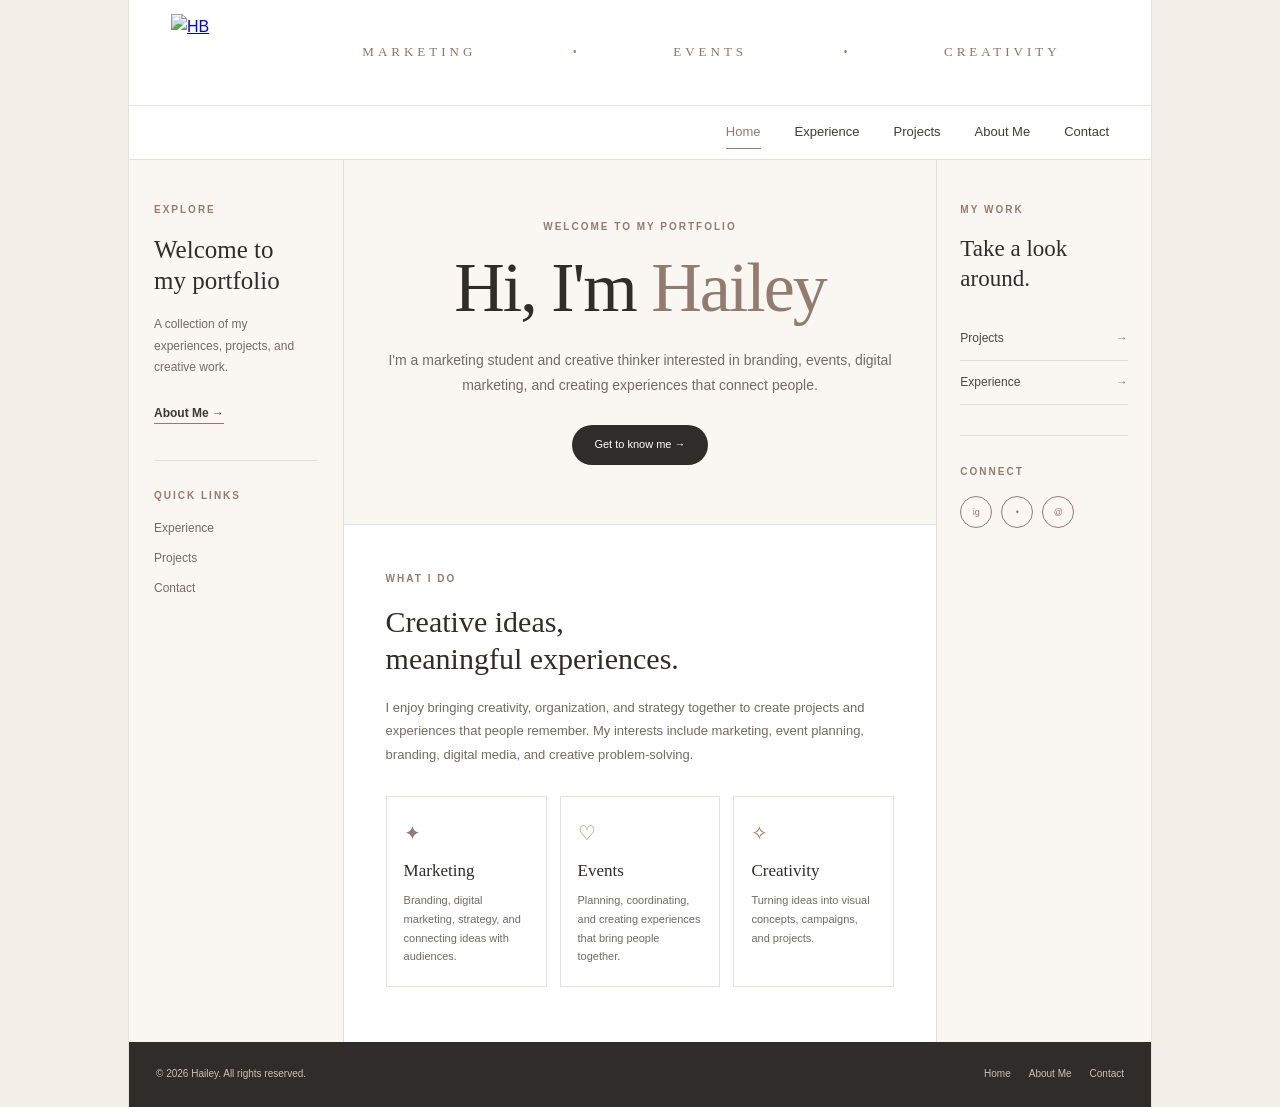
==== commit 4acc1729: "Remove logo link from index.html Removed logo link from the footer of the HTML file." ====
--- a/index.html
+++ b/index.html
@@ -342,6 +342,3 @@
 </body>
 
 </html>
-<a href="index.html" class="hb-logo">
-    <img src="hb-logo.png" alt="Hailey Burton HB Logo">
-</a>
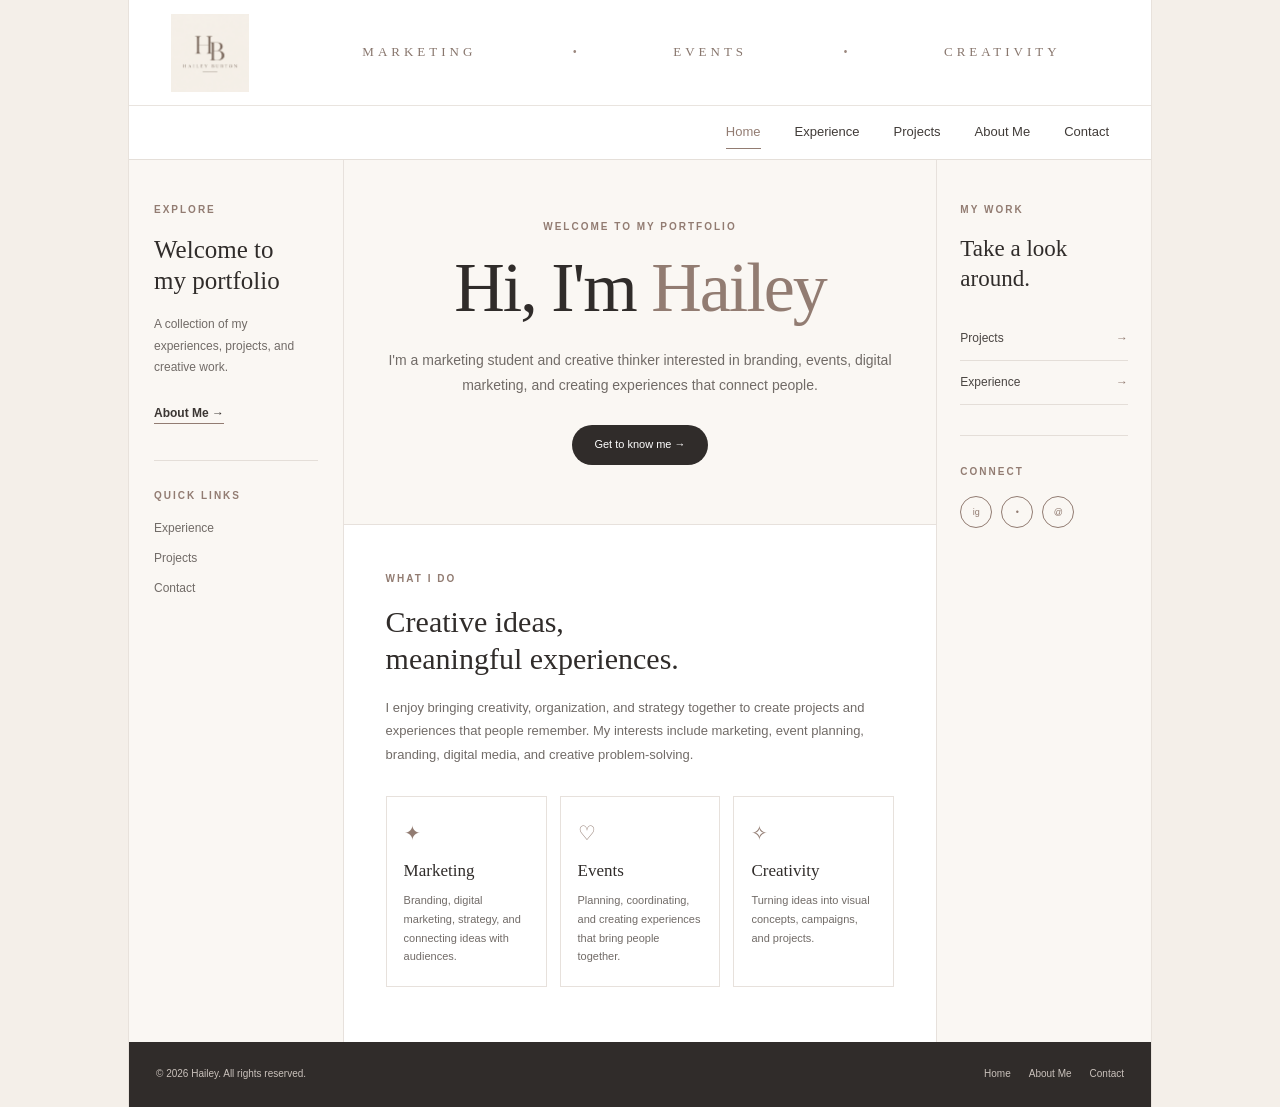
==== commit 832f3179: "Replace logo image in index.html" ====
--- a/index.html
+++ b/index.html
@@ -24,7 +24,7 @@
         <div class="brand-row">
 
             <a href="index.html" class="logo">
-                <img src="hb-logo-transparent.png" alt="HB">
+                <img src="7ff38bb3-7162-4a8a-8cfe-db217d9649ab.png" alt="HB">
             </a>
 
             <div class="tagline">
